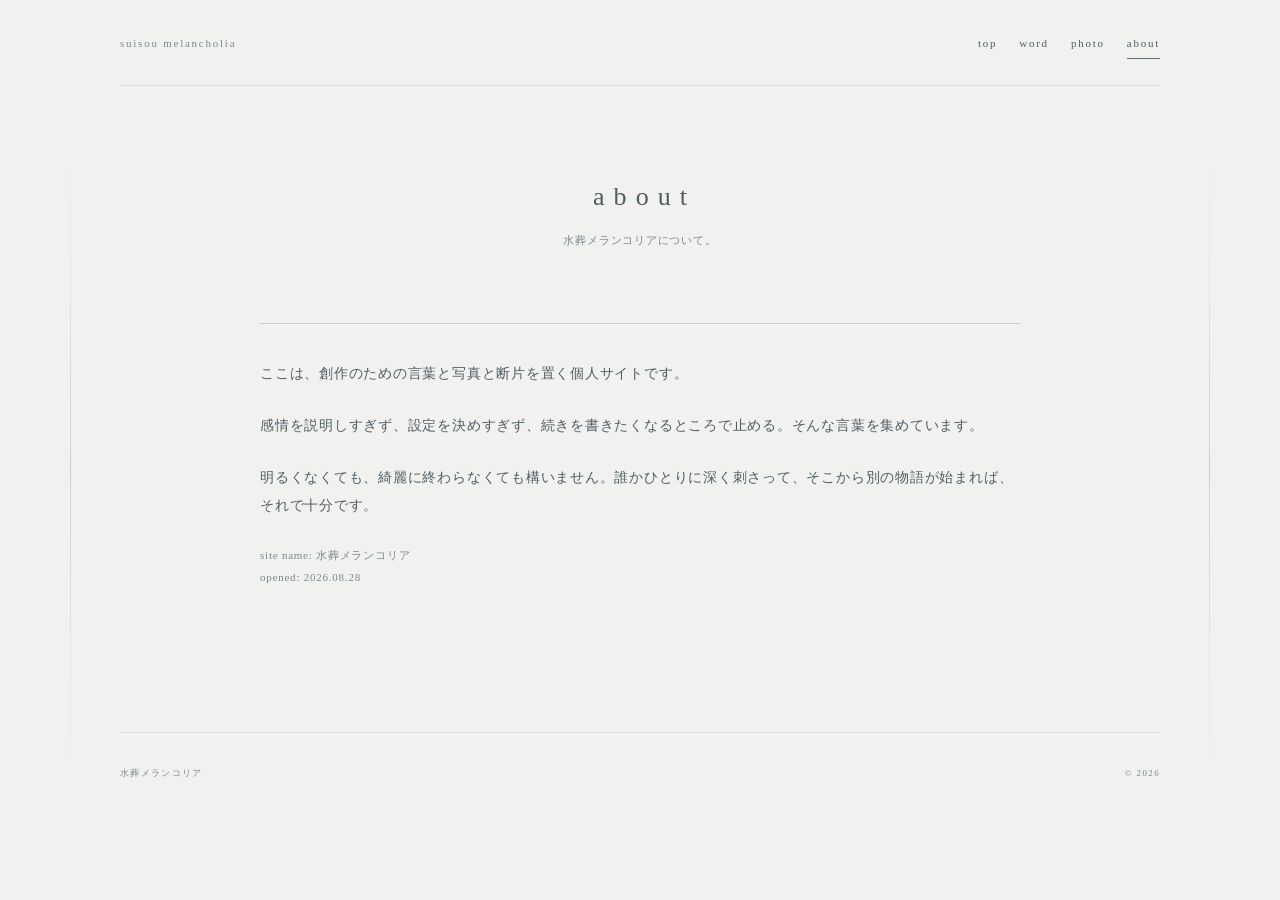
==== about/index.html @ c93165c2 "Add ABOUT page" ====
<!doctype html><html lang="ja"><head><meta charset="utf-8"><meta name="viewport" content="width=device-width,initial-scale=1"><meta name="description" content="水葬メランコリアについて。"><title>about｜水葬メランコリア</title><link rel="stylesheet" href="../styles.css"></head><body><div class="page-shell content-page"><header class="site-header"><p class="site-mark">suisou melancholia</p><nav class="tiny-nav"><a href="../">top</a><a href="../word/">word</a><a href="../photo/">photo</a><a class="is-current" href="./">about</a></nav></header><main><header class="page-heading"><h1>about</h1><p>水葬メランコリアについて。</p></header><section class="prose"><p>ここは、創作のための言葉と写真と断片を置く個人サイトです。</p><p>感情を説明しすぎず、設定を決めすぎず、続きを書きたくなるところで止める。そんな言葉を集めています。</p><p>明るくなくても、綺麗に終わらなくても構いません。誰かひとりに深く刺さって、そこから別の物語が始まれば、それで十分です。</p><p class="small">site name: 水葬メランコリア<br>opened: 2026.08.28</p></section></main><footer class="site-footer"><span>水葬メランコリア</span><span>© 2026</span></footer></div></body></html>
---- styles.css ----
:root {
  --paper: #f1f2ef;
  --paper-deep: #e8ebe9;
  --ink: #4f5d65;
  --ink-soft: #7c888e;
  --line: #cbd1d1;
  --line-soft: #dde1df;
  --accent: #5f737d;
  --max: 1040px;
}

* { box-sizing: border-box; }
html { scroll-behavior: smooth; }
body {
  margin: 0;
  background: var(--paper);
  color: var(--ink);
  font-family: "Hiragino Mincho ProN", "Yu Mincho", "YuMincho", "Noto Serif JP", serif;
  font-size: 14px;
  line-height: 2;
  letter-spacing: .055em;
}
a { color: inherit; text-decoration-color: #aab5b7; text-underline-offset: .28em; }
a:hover { color: #263942; }
img { max-width: 100%; display: block; }

.page-shell {
  width: min(calc(100% - 48px), var(--max));
  min-height: 100vh;
  margin: 0 auto;
  position: relative;
}
.page-shell::before,
.page-shell::after {
  content: "";
  position: fixed;
  top: 18vh;
  bottom: 14vh;
  width: 1px;
  background: linear-gradient(transparent, var(--line), transparent);
  pointer-events: none;
}
.page-shell::before { left: max(18px, calc(50% - 570px)); }
.page-shell::after { right: max(18px, calc(50% - 570px)); }

.site-header {
  min-height: 86px;
  display: flex;
  justify-content: space-between;
  align-items: center;
  border-bottom: 1px solid var(--line-soft);
  font-family: Georgia, "Times New Roman", serif;
  font-size: 11px;
  letter-spacing: .16em;
}
.site-mark { margin: 0; color: var(--ink-soft); }
.tiny-nav { display: flex; gap: 22px; }
.tiny-nav a { text-decoration: none; position: relative; }
.tiny-nav a::after {
  content: "";
  position: absolute;
  left: 0; right: 100%; bottom: -5px;
  height: 1px; background: var(--accent);
  transition: right .25s ease;
}
.tiny-nav a:hover::after,
.tiny-nav .is-current::after { right: 0; }

.hero {
  min-height: 520px;
  display: flex;
  flex-direction: column;
  align-items: center;
  justify-content: center;
  text-align: center;
  padding: 90px 20px 80px;
}
.hero-kicker,
.section-label,
.micro-note,
figcaption {
  font-family: Georgia, "Times New Roman", serif;
  text-transform: lowercase;
  letter-spacing: .18em;
  color: var(--ink-soft);
  font-size: 10px;
}
.hero-kicker { margin: 0 0 32px; }
h1 {
  margin: 0;
  font-size: clamp(28px, 4vw, 42px);
  font-weight: 400;
  letter-spacing: .48em;
  text-indent: .48em;
  line-height: 1.6;
}
.roman-title {
  margin: 13px 0 34px;
  font-family: Georgia, "Times New Roman", serif;
  font-size: 9px;
  color: var(--ink-soft);
  letter-spacing: .17em;
}
.tagline { margin: 0 0 26px; font-size: 12px; letter-spacing: .14em; }
.quiet-link { font-family: Georgia, serif; font-size: 11px; letter-spacing: .18em; }

.home-grid {
  display: grid;
  grid-template-columns: 1.25fr .9fr .9fr;
  gap: 52px;
  align-items: start;
  padding: 0 0 110px;
}
.visual-panel { margin: 0; }
.visual-panel img { width: 100%; aspect-ratio: 4 / 3; object-fit: cover; filter: saturate(.75) contrast(.92); }
.visual-panel figcaption { margin-top: 10px; }
.ruled-block { border-top: 1px solid var(--line); padding-top: 13px; }
.section-label { margin: 0 0 22px; }
.update-list { margin: 0; }
.update-list div { display: grid; grid-template-columns: 88px 1fr; gap: 10px; padding: 7px 0; border-bottom: 1px dotted var(--line); }
.update-list dt { font-family: Georgia, serif; font-size: 10px; color: var(--ink-soft); }
.update-list dd { margin: 0; font-size: 11px; }
.about-panel p:not(.section-label):not(.micro-note) { margin: 0 0 14px; font-size: 11px; }
.micro-note { margin-top: 28px; }

.site-footer {
  min-height: 82px;
  border-top: 1px solid var(--line-soft);
  display: flex;
  justify-content: space-between;
  align-items: center;
  color: var(--ink-soft);
  font-family: Georgia, serif;
  font-size: 9px;
  letter-spacing: .15em;
}

.content-page main { width: min(100%, 760px); margin: 0 auto; padding: 90px 0 120px; }
.page-heading { margin-bottom: 72px; text-align: center; }
.page-heading h1 { font-size: 26px; letter-spacing: .35em; text-indent: .35em; }
.page-heading p { color: var(--ink-soft); font-size: 11px; }
.prompt-series { padding: 46px 0 58px; border-top: 1px solid var(--line); }
.prompt-series:last-child { border-bottom: 1px solid var(--line); }
.prompt-series h2 { margin: 0 0 30px; font-weight: 400; font-size: 18px; letter-spacing: .18em; }
.prompt-series h2 span { margin-right: 16px; color: var(--ink-soft); font: 10px Georgia, serif; letter-spacing: .12em; }
.prompt-list { margin: 0; padding: 0; list-style: none; counter-reset: prompts; }
.prompt-list li { counter-increment: prompts; position: relative; padding: 7px 0 7px 38px; }
.prompt-list li::before { content: counter(prompts, decimal-leading-zero); position: absolute; left: 0; top: 9px; color: #98a3a7; font: 9px Georgia, serif; letter-spacing: .08em; }

.photo-placeholder { border-top: 1px solid var(--line); padding-top: 18px; }
.photo-placeholder img { width: min(100%, 620px); margin: 0 auto; }
.photo-note { width: min(100%, 620px); margin: 20px auto 0; color: var(--ink-soft); font-size: 11px; }
.prose { border-top: 1px solid var(--line); padding-top: 36px; }
.prose p { margin: 0 0 24px; }
.prose .small { color: var(--ink-soft); font-size: 11px; }

@media (max-width: 760px) {
  body { font-size: 13px; }
  .page-shell { width: min(calc(100% - 32px), var(--max)); }
  .site-header { align-items: flex-start; padding: 22px 0 18px; min-height: 0; gap: 18px; flex-direction: column; }
  .tiny-nav { width: 100%; justify-content: space-between; gap: 12px; }
  .hero { min-height: 440px; padding: 70px 0 62px; }
  h1 { font-size: 27px; letter-spacing: .27em; text-indent: .27em; }
  .tagline { font-size: 11px; }
  .home-grid { grid-template-columns: 1fr; gap: 42px; padding-bottom: 80px; }
  .visual-panel { width: 88%; }
  .update-list div { grid-template-columns: 82px 1fr; }
  .content-page main { padding: 64px 4px 90px; }
  .page-heading { margin-bottom: 52px; }
  .page-heading h1 { font-size: 23px; }
  .prompt-series { padding: 38px 0 46px; }
}
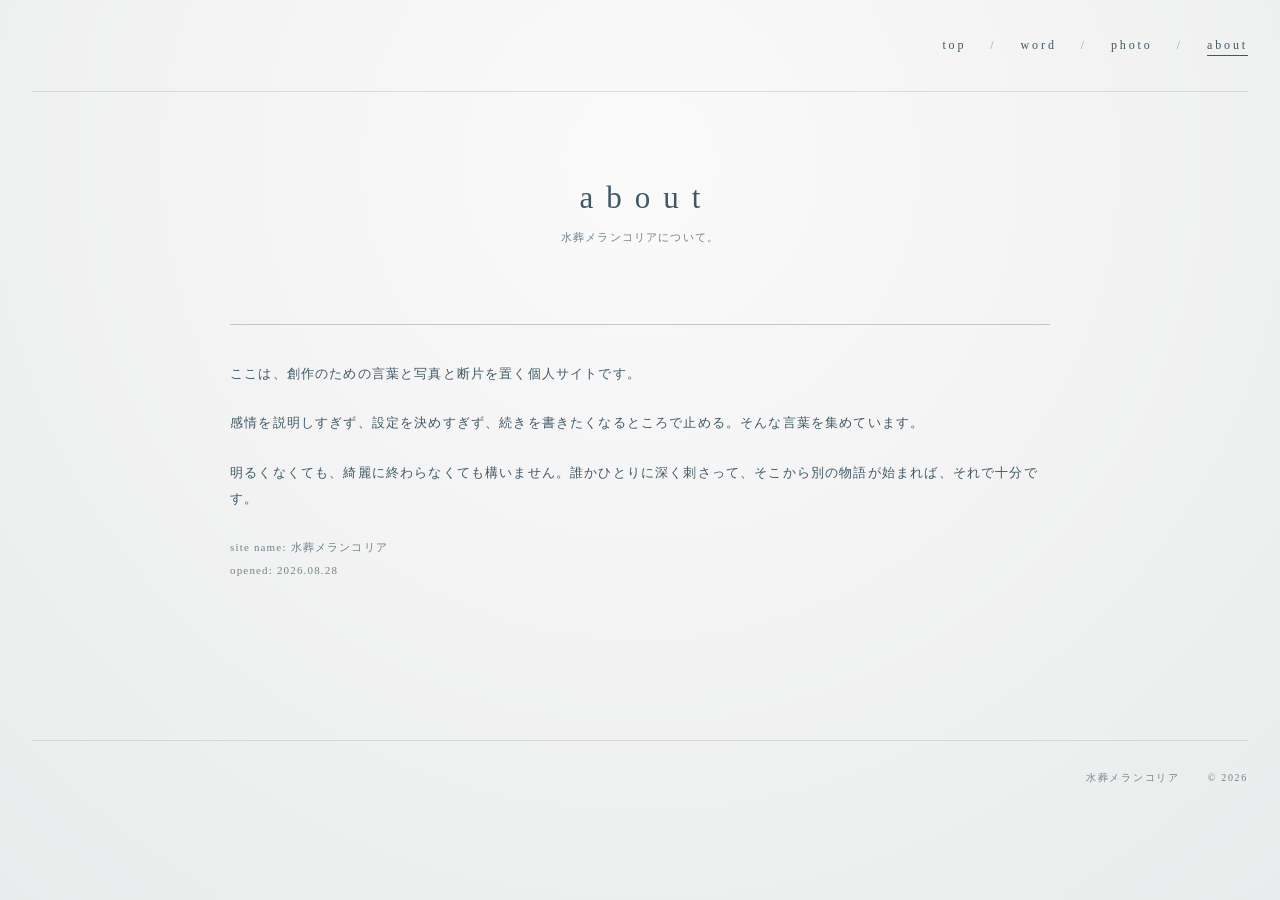
==== commit 3af2dfe1: "Redesign site with melancholic editorial layout" ====
--- a/about/index.html
+++ b/about/index.html
@@ -1 +1 @@
-<!doctype html><html lang="ja"><head><meta charset="utf-8"><meta name="viewport" content="width=device-width,initial-scale=1"><meta name="description" content="水葬メランコリアについて。"><title>about｜水葬メランコリア</title><link rel="stylesheet" href="../styles.css"></head><body><div class="page-shell content-page"><header class="site-header"><p class="site-mark">suisou melancholia</p><nav class="tiny-nav"><a href="../">top</a><a href="../word/">word</a><a href="../photo/">photo</a><a class="is-current" href="./">about</a></nav></header><main><header class="page-heading"><h1>about</h1><p>水葬メランコリアについて。</p></header><section class="prose"><p>ここは、創作のための言葉と写真と断片を置く個人サイトです。</p><p>感情を説明しすぎず、設定を決めすぎず、続きを書きたくなるところで止める。そんな言葉を集めています。</p><p>明るくなくても、綺麗に終わらなくても構いません。誰かひとりに深く刺さって、そこから別の物語が始まれば、それで十分です。</p><p class="small">site name: 水葬メランコリア<br>opened: 2026.08.28</p></section></main><footer class="site-footer"><span>水葬メランコリア</span><span>© 2026</span></footer></div></body></html>+<!doctype html><html lang="ja"><head><meta charset="utf-8"><meta name="viewport" content="width=device-width,initial-scale=1"><meta name="description" content="水葬メランコリアについて。"><title>about｜水葬メランコリア</title><link rel="stylesheet" href="../styles.css"></head><body><div class="page-shell content-page"><header class="site-header"><p class="site-mark">suisou melancholia</p><nav class="tiny-nav"><a href="../">top</a><i>/</i><a href="../word/">word</a><i>/</i><a href="../photo/">photo</a><i>/</i><a class="is-current" href="./">about</a></nav></header><main><header class="page-heading"><h1>about</h1><p>水葬メランコリアについて。</p></header><section class="prose"><p>ここは、創作のための言葉と写真と断片を置く個人サイトです。</p><p>感情を説明しすぎず、設定を決めすぎず、続きを書きたくなるところで止める。そんな言葉を集めています。</p><p>明るくなくても、綺麗に終わらなくても構いません。誰かひとりに深く刺さって、そこから別の物語が始まれば、それで十分です。</p><p class="small">site name: 水葬メランコリア<br>opened: 2026.08.28</p></section></main><footer class="site-footer"><span>水葬メランコリア</span><span>© 2026</span></footer></div></body></html>
--- a/styles.css
+++ b/styles.css
@@ -1,172 +1 @@
-:root {
-  --paper: #f1f2ef;
-  --paper-deep: #e8ebe9;
-  --ink: #4f5d65;
-  --ink-soft: #7c888e;
-  --line: #cbd1d1;
-  --line-soft: #dde1df;
-  --accent: #5f737d;
-  --max: 1040px;
-}
-
-* { box-sizing: border-box; }
-html { scroll-behavior: smooth; }
-body {
-  margin: 0;
-  background: var(--paper);
-  color: var(--ink);
-  font-family: "Hiragino Mincho ProN", "Yu Mincho", "YuMincho", "Noto Serif JP", serif;
-  font-size: 14px;
-  line-height: 2;
-  letter-spacing: .055em;
-}
-a { color: inherit; text-decoration-color: #aab5b7; text-underline-offset: .28em; }
-a:hover { color: #263942; }
-img { max-width: 100%; display: block; }
-
-.page-shell {
-  width: min(calc(100% - 48px), var(--max));
-  min-height: 100vh;
-  margin: 0 auto;
-  position: relative;
-}
-.page-shell::before,
-.page-shell::after {
-  content: "";
-  position: fixed;
-  top: 18vh;
-  bottom: 14vh;
-  width: 1px;
-  background: linear-gradient(transparent, var(--line), transparent);
-  pointer-events: none;
-}
-.page-shell::before { left: max(18px, calc(50% - 570px)); }
-.page-shell::after { right: max(18px, calc(50% - 570px)); }
-
-.site-header {
-  min-height: 86px;
-  display: flex;
-  justify-content: space-between;
-  align-items: center;
-  border-bottom: 1px solid var(--line-soft);
-  font-family: Georgia, "Times New Roman", serif;
-  font-size: 11px;
-  letter-spacing: .16em;
-}
-.site-mark { margin: 0; color: var(--ink-soft); }
-.tiny-nav { display: flex; gap: 22px; }
-.tiny-nav a { text-decoration: none; position: relative; }
-.tiny-nav a::after {
-  content: "";
-  position: absolute;
-  left: 0; right: 100%; bottom: -5px;
-  height: 1px; background: var(--accent);
-  transition: right .25s ease;
-}
-.tiny-nav a:hover::after,
-.tiny-nav .is-current::after { right: 0; }
-
-.hero {
-  min-height: 520px;
-  display: flex;
-  flex-direction: column;
-  align-items: center;
-  justify-content: center;
-  text-align: center;
-  padding: 90px 20px 80px;
-}
-.hero-kicker,
-.section-label,
-.micro-note,
-figcaption {
-  font-family: Georgia, "Times New Roman", serif;
-  text-transform: lowercase;
-  letter-spacing: .18em;
-  color: var(--ink-soft);
-  font-size: 10px;
-}
-.hero-kicker { margin: 0 0 32px; }
-h1 {
-  margin: 0;
-  font-size: clamp(28px, 4vw, 42px);
-  font-weight: 400;
-  letter-spacing: .48em;
-  text-indent: .48em;
-  line-height: 1.6;
-}
-.roman-title {
-  margin: 13px 0 34px;
-  font-family: Georgia, "Times New Roman", serif;
-  font-size: 9px;
-  color: var(--ink-soft);
-  letter-spacing: .17em;
-}
-.tagline { margin: 0 0 26px; font-size: 12px; letter-spacing: .14em; }
-.quiet-link { font-family: Georgia, serif; font-size: 11px; letter-spacing: .18em; }
-
-.home-grid {
-  display: grid;
-  grid-template-columns: 1.25fr .9fr .9fr;
-  gap: 52px;
-  align-items: start;
-  padding: 0 0 110px;
-}
-.visual-panel { margin: 0; }
-.visual-panel img { width: 100%; aspect-ratio: 4 / 3; object-fit: cover; filter: saturate(.75) contrast(.92); }
-.visual-panel figcaption { margin-top: 10px; }
-.ruled-block { border-top: 1px solid var(--line); padding-top: 13px; }
-.section-label { margin: 0 0 22px; }
-.update-list { margin: 0; }
-.update-list div { display: grid; grid-template-columns: 88px 1fr; gap: 10px; padding: 7px 0; border-bottom: 1px dotted var(--line); }
-.update-list dt { font-family: Georgia, serif; font-size: 10px; color: var(--ink-soft); }
-.update-list dd { margin: 0; font-size: 11px; }
-.about-panel p:not(.section-label):not(.micro-note) { margin: 0 0 14px; font-size: 11px; }
-.micro-note { margin-top: 28px; }
-
-.site-footer {
-  min-height: 82px;
-  border-top: 1px solid var(--line-soft);
-  display: flex;
-  justify-content: space-between;
-  align-items: center;
-  color: var(--ink-soft);
-  font-family: Georgia, serif;
-  font-size: 9px;
-  letter-spacing: .15em;
-}
-
-.content-page main { width: min(100%, 760px); margin: 0 auto; padding: 90px 0 120px; }
-.page-heading { margin-bottom: 72px; text-align: center; }
-.page-heading h1 { font-size: 26px; letter-spacing: .35em; text-indent: .35em; }
-.page-heading p { color: var(--ink-soft); font-size: 11px; }
-.prompt-series { padding: 46px 0 58px; border-top: 1px solid var(--line); }
-.prompt-series:last-child { border-bottom: 1px solid var(--line); }
-.prompt-series h2 { margin: 0 0 30px; font-weight: 400; font-size: 18px; letter-spacing: .18em; }
-.prompt-series h2 span { margin-right: 16px; color: var(--ink-soft); font: 10px Georgia, serif; letter-spacing: .12em; }
-.prompt-list { margin: 0; padding: 0; list-style: none; counter-reset: prompts; }
-.prompt-list li { counter-increment: prompts; position: relative; padding: 7px 0 7px 38px; }
-.prompt-list li::before { content: counter(prompts, decimal-leading-zero); position: absolute; left: 0; top: 9px; color: #98a3a7; font: 9px Georgia, serif; letter-spacing: .08em; }
-
-.photo-placeholder { border-top: 1px solid var(--line); padding-top: 18px; }
-.photo-placeholder img { width: min(100%, 620px); margin: 0 auto; }
-.photo-note { width: min(100%, 620px); margin: 20px auto 0; color: var(--ink-soft); font-size: 11px; }
-.prose { border-top: 1px solid var(--line); padding-top: 36px; }
-.prose p { margin: 0 0 24px; }
-.prose .small { color: var(--ink-soft); font-size: 11px; }
-
-@media (max-width: 760px) {
-  body { font-size: 13px; }
-  .page-shell { width: min(calc(100% - 32px), var(--max)); }
-  .site-header { align-items: flex-start; padding: 22px 0 18px; min-height: 0; gap: 18px; flex-direction: column; }
-  .tiny-nav { width: 100%; justify-content: space-between; gap: 12px; }
-  .hero { min-height: 440px; padding: 70px 0 62px; }
-  h1 { font-size: 27px; letter-spacing: .27em; text-indent: .27em; }
-  .tagline { font-size: 11px; }
-  .home-grid { grid-template-columns: 1fr; gap: 42px; padding-bottom: 80px; }
-  .visual-panel { width: 88%; }
-  .update-list div { grid-template-columns: 82px 1fr; }
-  .content-page main { padding: 64px 4px 90px; }
-  .page-heading { margin-bottom: 52px; }
-  .page-heading h1 { font-size: 23px; }
-  .prompt-series { padding: 38px 0 46px; }
-}
+:root{--paper:#f2f3f2;--ink:#405866;--ink-deep:#263d4a;--soft:#71838c;--line:#bfc9cd;--max:1280px}*{box-sizing:border-box}html{scroll-behavior:smooth}body{margin:0;background:radial-gradient(circle at 50% 18%,#fafafa 0,#f2f3f2 48%,#e9ecec 100%);color:var(--ink);font-family:"Hiragino Mincho ProN","Yu Mincho",YuMincho,"Noto Serif JP",serif;font-size:13px;line-height:2.05;letter-spacing:.09em;overflow-wrap:anywhere}a{color:inherit;text-decoration:none}a:hover{color:var(--ink-deep)}img{display:block;max-width:100%}.page-shell{width:min(calc(100% - 64px),var(--max));min-height:100vh;margin:auto}.site-header{height:92px;display:flex;align-items:center;justify-content:flex-end;font:12px Georgia,"Times New Roman",serif;letter-spacing:.24em}.site-mark{display:none}.tiny-nav{display:flex;align-items:center;gap:24px}.tiny-nav i{color:#94a1a7;font-style:normal}.tiny-nav a{position:relative;padding:3px 0}.tiny-nav a::after{content:"";position:absolute;left:0;right:100%;bottom:0;height:1px;background:var(--ink);transition:right .25s}.tiny-nav a:hover::after,.tiny-nav .is-current::after{right:0}.edge-ornament{position:fixed;z-index:2;color:#77909d;font:15px/1 Georgia,serif;letter-spacing:.05em;writing-mode:vertical-rl;pointer-events:none}.edge-ornament::after{content:"";display:block;width:1px;height:80px;margin:12px auto 0;background:linear-gradient(var(--soft),transparent)}.ornament-left{top:34px;left:29px}.ornament-right{top:42%;right:29px}.hero{min-height:445px;padding:70px 20px 86px;display:flex;flex-direction:column;align-items:center;justify-content:center;text-align:center}.hero h1{margin:0;font-weight:400;font-size:clamp(37px,4.7vw,65px);line-height:1.5;letter-spacing:.48em;text-indent:.48em}.roman-title{margin:9px 0 35px;font:12px Georgia,serif;letter-spacing:.6em}.tagline{margin:0 0 7px;font-size:15px;letter-spacing:.18em}.hero-kicker,.section-label{font-family:Georgia,serif;color:var(--soft);font-size:11px;letter-spacing:.28em}.hero-kicker{margin:0 0 49px}.quiet-link{position:relative;padding:3px 2px 7px;font:16px Georgia,serif;letter-spacing:.28em}.quiet-link::after{content:"";position:absolute;left:0;right:0;bottom:0;height:1px;background:var(--ink)}.home-grid{display:grid;grid-template-columns:minmax(0,1.62fr) minmax(260px,.7fr) minmax(250px,.66fr);gap:40px;align-items:start}.visual-panel{margin:0 0 0 calc((min(100vw - 64px,var(--max)) - 100vw)/2);height:390px;overflow:hidden}.visual-panel img{width:100%;height:100%;object-fit:cover;object-position:center 68%;filter:saturate(.72) contrast(.92)}.ruled-block{border-top:1px solid var(--line);padding-top:8px}.section-label{margin:0 0 12px}.update-list{margin:0}.update-list div{display:grid;grid-template-columns:68px 1fr;gap:12px;padding:4px 0}.update-list dt{font:10px Georgia,serif;color:var(--soft);letter-spacing:.06em}.update-list dd{margin:0;font-size:11px}.archive-link{display:inline-block;margin-top:24px;font-size:11px}.about-panel p:not(.section-label){margin:0 0 8px;font-size:11px}.about-panel a{font-size:11px;border-bottom:1px solid var(--line)}.today-photo{margin:35px 0 0}.today-photo img{width:100%;aspect-ratio:1.62/1;object-fit:cover;filter:saturate(.7) contrast(.95)}.free-note{margin:23px 0 0 6%;font-size:11px}.site-footer{min-height:74px;margin-top:16px;border-top:1px solid rgba(191,201,205,.55);display:flex;justify-content:flex-end;align-items:center;gap:28px;color:var(--soft);font:10px Georgia,serif;letter-spacing:.17em}.content-page main{width:min(100%,820px);margin:auto;padding:88px 0 120px}.content-page .site-header{border-bottom:1px solid rgba(191,201,205,.55)}.page-heading{text-align:center;margin-bottom:75px}.page-heading h1{margin:0;font:400 31px Georgia,"Yu Mincho",serif;letter-spacing:.42em;text-indent:.42em}.page-heading p{margin-top:10px;color:var(--soft);font-size:11px}.series-index{border-top:1px solid var(--line);padding:14px 0 54px}.series-index-links{display:grid;grid-template-columns:repeat(2,minmax(0,1fr));gap:0 42px}.series-index-links a{padding:7px 0;border-bottom:1px dotted var(--line)}.series-index-links span{display:inline-block;width:38px;color:var(--soft);font:10px Georgia,serif}.prompt-series{padding:44px 0 56px;border-top:1px solid var(--line);scroll-margin-top:28px}.prompt-series:last-child{border-bottom:1px solid var(--line)}.prompt-series h2{margin:0 0 28px;font-weight:400;font-size:19px;letter-spacing:.2em}.prompt-series h2 span{margin-right:18px;color:var(--soft);font:10px Georgia,serif}.prompt-list{margin:0;padding:0;list-style:none;counter-reset:prompts}.prompt-list li{counter-increment:prompts;position:relative;padding:6px 0 6px 40px}.prompt-list li::before{content:counter(prompts,decimal-leading-zero);position:absolute;left:0;top:8px;color:#91a0a7;font:9px Georgia,serif}.photo-placeholder,.prose{border-top:1px solid var(--line);padding-top:22px}.photo-placeholder img{width:100%;max-height:520px;object-fit:cover;filter:saturate(.72) contrast(.92)}.photo-note{margin:18px 0 0;color:var(--soft);font-size:11px}.prose{padding-top:36px}.prose p{margin:0 0 23px}.prose .small{color:var(--soft);font-size:11px}@media(max-width:900px){.home-grid{grid-template-columns:1.3fr 1fr}.side-column{grid-column:2}.visual-panel{grid-row:1 / span 2;height:430px}.update-panel{grid-column:2}.free-note{margin-left:0}}@media(max-width:700px){body{font-size:13px;line-height:1.9}.page-shell{width:calc(100% - 38px)}.edge-ornament{display:none}.site-header{height:auto;padding:25px 0 18px;justify-content:center}.tiny-nav{gap:13px;font-size:10px;letter-spacing:.15em}.hero{min-height:410px;padding:64px 4px 66px}.hero h1{font-size:clamp(27px,8vw,35px);letter-spacing:.21em;text-indent:.21em}.roman-title{font-size:9px;letter-spacing:.28em;margin-bottom:29px}.tagline{font-size:11px;letter-spacing:.09em}.hero-kicker{font-size:9px;letter-spacing:.13em;margin-bottom:39px}.home-grid{display:flex;flex-direction:column;gap:34px}.visual-panel{order:1;width:calc(100% + 38px);height:auto;aspect-ratio:16/9;margin-left:-19px}.update-panel{order:2;width:100%}.side-column{order:3;width:100%;display:grid;grid-template-columns:1fr 1fr;gap:24px}.today-photo{margin:0}.free-note{margin-top:34px}.content-page main{width:100%;padding:60px 0 90px}.page-heading{margin-bottom:48px}.page-heading h1{font-size:25px}.series-index-links{grid-template-columns:1fr}.site-footer{justify-content:space-between}}@media(max-width:460px){.tiny-nav i{display:none}.side-column{grid-template-columns:1fr}.today-photo{margin-top:8px}.update-list div{grid-template-columns:64px 1fr}.hero h1{font-size:26px}.free-note{font-size:10px}}
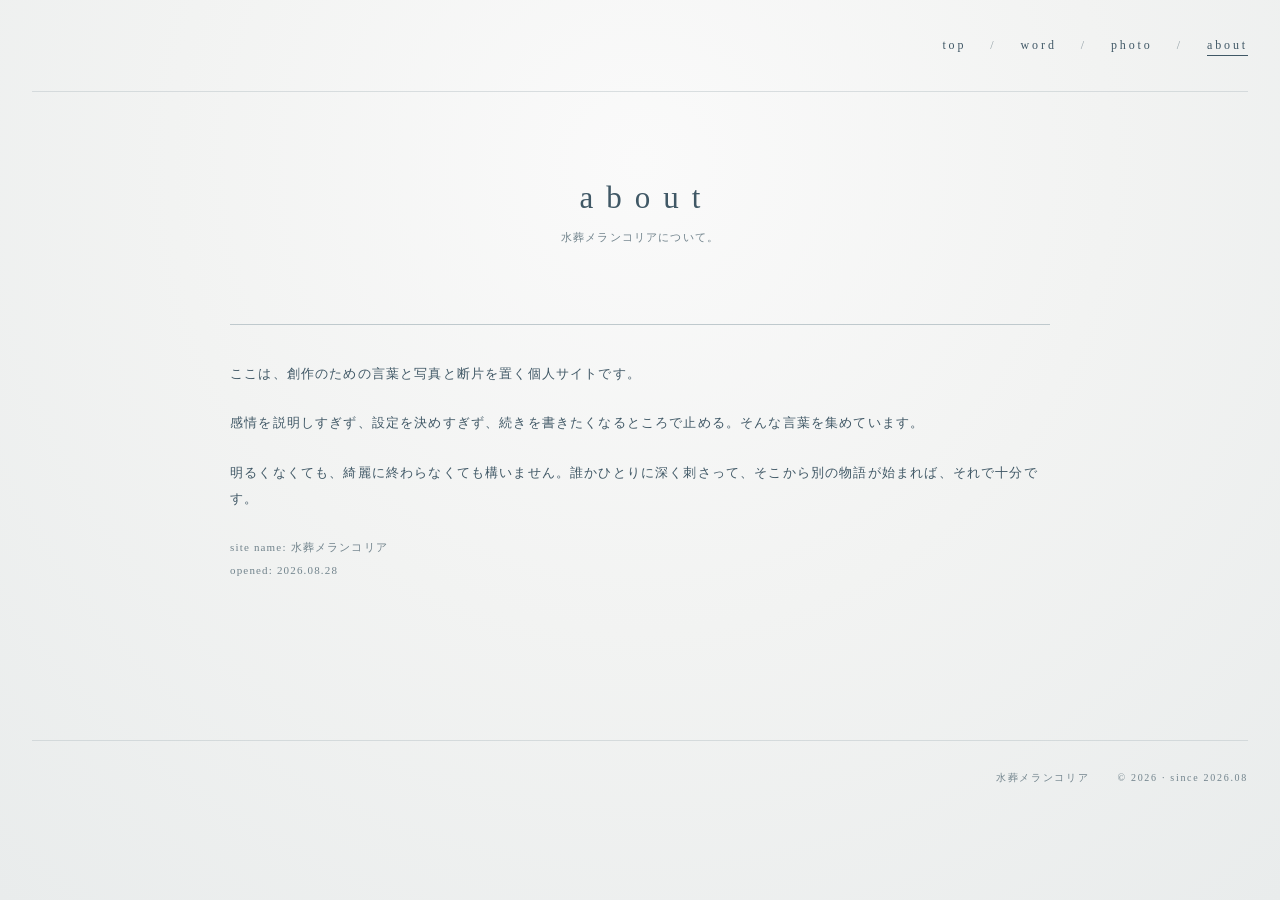
==== commit bea68baa: "Refine photo archive rhythm" ====
--- a/about/index.html
+++ b/about/index.html
@@ -1 +1 @@
-<!doctype html><html lang="ja"><head><meta charset="utf-8"><meta name="viewport" content="width=device-width,initial-scale=1"><meta name="description" content="水葬メランコリアについて。"><title>about｜水葬メランコリア</title><link rel="stylesheet" href="../styles.css"></head><body><div class="page-shell content-page"><header class="site-header"><p class="site-mark">suisou melancholia</p><nav class="tiny-nav"><a href="../">top</a><i>/</i><a href="../word/">word</a><i>/</i><a href="../photo/">photo</a><i>/</i><a class="is-current" href="./">about</a></nav></header><main><header class="page-heading"><h1>about</h1><p>水葬メランコリアについて。</p></header><section class="prose"><p>ここは、創作のための言葉と写真と断片を置く個人サイトです。</p><p>感情を説明しすぎず、設定を決めすぎず、続きを書きたくなるところで止める。そんな言葉を集めています。</p><p>明るくなくても、綺麗に終わらなくても構いません。誰かひとりに深く刺さって、そこから別の物語が始まれば、それで十分です。</p><p class="small">site name: 水葬メランコリア<br>opened: 2026.08.28</p></section></main><footer class="site-footer"><span>水葬メランコリア</span><span>© 2026</span></footer></div></body></html>+<!doctype html><html lang="ja"><head><meta charset="utf-8"><meta name="viewport" content="width=device-width,initial-scale=1"><meta name="description" content="水葬メランコリアについて。"><title>about｜水葬メランコリア</title><link rel="stylesheet" href="../styles.css"></head><body><div class="page-shell content-page"><header class="site-header"><p class="site-mark">suisou melancholia</p><nav class="tiny-nav"><a href="../">top</a><i>/</i><a href="../word/">word</a><i>/</i><a href="../photo/">photo</a><i>/</i><a class="is-current" href="./">about</a></nav></header><main><header class="page-heading"><h1>about</h1><p>水葬メランコリアについて。</p></header><section class="prose"><p>ここは、創作のための言葉と写真と断片を置く個人サイトです。</p><p>感情を説明しすぎず、設定を決めすぎず、続きを書きたくなるところで止める。そんな言葉を集めています。</p><p>明るくなくても、綺麗に終わらなくても構いません。誰かひとりに深く刺さって、そこから別の物語が始まれば、それで十分です。</p><p class="small">site name: 水葬メランコリア<br>opened: 2026.08.28</p></section></main><footer class="site-footer"><span>水葬メランコリア</span><span>© 2026 · since 2026.08</span></footer></div></body></html>
--- a/styles.css
+++ b/styles.css
@@ -1 +1 @@
-:root{--paper:#f2f3f2;--ink:#405866;--ink-deep:#263d4a;--soft:#71838c;--line:#bfc9cd;--max:1280px}*{box-sizing:border-box}html{scroll-behavior:smooth}body{margin:0;background:radial-gradient(circle at 50% 18%,#fafafa 0,#f2f3f2 48%,#e9ecec 100%);color:var(--ink);font-family:"Hiragino Mincho ProN","Yu Mincho",YuMincho,"Noto Serif JP",serif;font-size:13px;line-height:2.05;letter-spacing:.09em;overflow-wrap:anywhere}a{color:inherit;text-decoration:none}a:hover{color:var(--ink-deep)}img{display:block;max-width:100%}.page-shell{width:min(calc(100% - 64px),var(--max));min-height:100vh;margin:auto}.site-header{height:92px;display:flex;align-items:center;justify-content:flex-end;font:12px Georgia,"Times New Roman",serif;letter-spacing:.24em}.site-mark{display:none}.tiny-nav{display:flex;align-items:center;gap:24px}.tiny-nav i{color:#94a1a7;font-style:normal}.tiny-nav a{position:relative;padding:3px 0}.tiny-nav a::after{content:"";position:absolute;left:0;right:100%;bottom:0;height:1px;background:var(--ink);transition:right .25s}.tiny-nav a:hover::after,.tiny-nav .is-current::after{right:0}.edge-ornament{position:fixed;z-index:2;color:#77909d;font:15px/1 Georgia,serif;letter-spacing:.05em;writing-mode:vertical-rl;pointer-events:none}.edge-ornament::after{content:"";display:block;width:1px;height:80px;margin:12px auto 0;background:linear-gradient(var(--soft),transparent)}.ornament-left{top:34px;left:29px}.ornament-right{top:42%;right:29px}.hero{min-height:445px;padding:70px 20px 86px;display:flex;flex-direction:column;align-items:center;justify-content:center;text-align:center}.hero h1{margin:0;font-weight:400;font-size:clamp(37px,4.7vw,65px);line-height:1.5;letter-spacing:.48em;text-indent:.48em}.roman-title{margin:9px 0 35px;font:12px Georgia,serif;letter-spacing:.6em}.tagline{margin:0 0 7px;font-size:15px;letter-spacing:.18em}.hero-kicker,.section-label{font-family:Georgia,serif;color:var(--soft);font-size:11px;letter-spacing:.28em}.hero-kicker{margin:0 0 49px}.quiet-link{position:relative;padding:3px 2px 7px;font:16px Georgia,serif;letter-spacing:.28em}.quiet-link::after{content:"";position:absolute;left:0;right:0;bottom:0;height:1px;background:var(--ink)}.home-grid{display:grid;grid-template-columns:minmax(0,1.62fr) minmax(260px,.7fr) minmax(250px,.66fr);gap:40px;align-items:start}.visual-panel{margin:0 0 0 calc((min(100vw - 64px,var(--max)) - 100vw)/2);height:390px;overflow:hidden}.visual-panel img{width:100%;height:100%;object-fit:cover;object-position:center 68%;filter:saturate(.72) contrast(.92)}.ruled-block{border-top:1px solid var(--line);padding-top:8px}.section-label{margin:0 0 12px}.update-list{margin:0}.update-list div{display:grid;grid-template-columns:68px 1fr;gap:12px;padding:4px 0}.update-list dt{font:10px Georgia,serif;color:var(--soft);letter-spacing:.06em}.update-list dd{margin:0;font-size:11px}.archive-link{display:inline-block;margin-top:24px;font-size:11px}.about-panel p:not(.section-label){margin:0 0 8px;font-size:11px}.about-panel a{font-size:11px;border-bottom:1px solid var(--line)}.today-photo{margin:35px 0 0}.today-photo img{width:100%;aspect-ratio:1.62/1;object-fit:cover;filter:saturate(.7) contrast(.95)}.free-note{margin:23px 0 0 6%;font-size:11px}.site-footer{min-height:74px;margin-top:16px;border-top:1px solid rgba(191,201,205,.55);display:flex;justify-content:flex-end;align-items:center;gap:28px;color:var(--soft);font:10px Georgia,serif;letter-spacing:.17em}.content-page main{width:min(100%,820px);margin:auto;padding:88px 0 120px}.content-page .site-header{border-bottom:1px solid rgba(191,201,205,.55)}.page-heading{text-align:center;margin-bottom:75px}.page-heading h1{margin:0;font:400 31px Georgia,"Yu Mincho",serif;letter-spacing:.42em;text-indent:.42em}.page-heading p{margin-top:10px;color:var(--soft);font-size:11px}.series-index{border-top:1px solid var(--line);padding:14px 0 54px}.series-index-links{display:grid;grid-template-columns:repeat(2,minmax(0,1fr));gap:0 42px}.series-index-links a{padding:7px 0;border-bottom:1px dotted var(--line)}.series-index-links span{display:inline-block;width:38px;color:var(--soft);font:10px Georgia,serif}.prompt-series{padding:44px 0 56px;border-top:1px solid var(--line);scroll-margin-top:28px}.prompt-series:last-child{border-bottom:1px solid var(--line)}.prompt-series h2{margin:0 0 28px;font-weight:400;font-size:19px;letter-spacing:.2em}.prompt-series h2 span{margin-right:18px;color:var(--soft);font:10px Georgia,serif}.prompt-list{margin:0;padding:0;list-style:none;counter-reset:prompts}.prompt-list li{counter-increment:prompts;position:relative;padding:6px 0 6px 40px}.prompt-list li::before{content:counter(prompts,decimal-leading-zero);position:absolute;left:0;top:8px;color:#91a0a7;font:9px Georgia,serif}.photo-placeholder,.prose{border-top:1px solid var(--line);padding-top:22px}.photo-placeholder img{width:100%;max-height:520px;object-fit:cover;filter:saturate(.72) contrast(.92)}.photo-note{margin:18px 0 0;color:var(--soft);font-size:11px}.prose{padding-top:36px}.prose p{margin:0 0 23px}.prose .small{color:var(--soft);font-size:11px}@media(max-width:900px){.home-grid{grid-template-columns:1.3fr 1fr}.side-column{grid-column:2}.visual-panel{grid-row:1 / span 2;height:430px}.update-panel{grid-column:2}.free-note{margin-left:0}}@media(max-width:700px){body{font-size:13px;line-height:1.9}.page-shell{width:calc(100% - 38px)}.edge-ornament{display:none}.site-header{height:auto;padding:25px 0 18px;justify-content:center}.tiny-nav{gap:13px;font-size:10px;letter-spacing:.15em}.hero{min-height:410px;padding:64px 4px 66px}.hero h1{font-size:clamp(27px,8vw,35px);letter-spacing:.21em;text-indent:.21em}.roman-title{font-size:9px;letter-spacing:.28em;margin-bottom:29px}.tagline{font-size:11px;letter-spacing:.09em}.hero-kicker{font-size:9px;letter-spacing:.13em;margin-bottom:39px}.home-grid{display:flex;flex-direction:column;gap:34px}.visual-panel{order:1;width:calc(100% + 38px);height:auto;aspect-ratio:16/9;margin-left:-19px}.update-panel{order:2;width:100%}.side-column{order:3;width:100%;display:grid;grid-template-columns:1fr 1fr;gap:24px}.today-photo{margin:0}.free-note{margin-top:34px}.content-page main{width:100%;padding:60px 0 90px}.page-heading{margin-bottom:48px}.page-heading h1{font-size:25px}.series-index-links{grid-template-columns:1fr}.site-footer{justify-content:space-between}}@media(max-width:460px){.tiny-nav i{display:none}.side-column{grid-template-columns:1fr}.today-photo{margin-top:8px}.update-list div{grid-template-columns:64px 1fr}.hero h1{font-size:26px}.free-note{font-size:10px}}
+:root{--paper:#f2f3f2;--ink:#405866;--ink-deep:#263d4a;--soft:#71838c;--line:#bfc9cd;--max:1280px}*{box-sizing:border-box}html{scroll-behavior:smooth}body{margin:0;background:radial-gradient(circle at 50% 18%,#fafafa 0,#f2f3f2 48%,#e9ecec 100%);color:var(--ink);font-family:"Hiragino Mincho ProN","Yu Mincho",YuMincho,"Noto Serif JP",serif;font-size:13px;line-height:2.05;letter-spacing:.09em;overflow-wrap:anywhere}a{color:inherit;text-decoration:none}a:hover{color:var(--ink-deep)}img{display:block;max-width:100%}.page-shell{width:min(calc(100% - 64px),var(--max));min-height:100vh;margin:auto}.site-header{height:92px;display:flex;align-items:center;justify-content:flex-end;font:12px Georgia,"Times New Roman",serif;letter-spacing:.24em}.site-mark{display:none}.tiny-nav{display:flex;align-items:center;gap:24px}.tiny-nav i{color:#94a1a7;font-style:normal}.tiny-nav a{position:relative;padding:3px 0}.tiny-nav a::after{content:"";position:absolute;left:0;right:100%;bottom:0;height:1px;background:var(--ink);transition:right .25s}.tiny-nav a:hover::after,.tiny-nav .is-current::after{right:0}.edge-ornament{position:fixed;z-index:2;color:#77909d;font:15px/1 Georgia,serif;letter-spacing:.05em;writing-mode:vertical-rl;pointer-events:none}.edge-ornament::after{content:"";display:block;width:1px;height:80px;margin:12px auto 0;background:linear-gradient(var(--soft),transparent)}.ornament-left{top:34px;left:29px}.ornament-right{top:42%;right:29px}.hero{min-height:445px;padding:70px 20px 86px;display:flex;flex-direction:column;align-items:center;justify-content:center;text-align:center}.hero h1{margin:0;font-weight:400;font-size:clamp(37px,4.7vw,65px);line-height:1.5;letter-spacing:.48em;text-indent:.48em}.roman-title{margin:9px 0 35px;font:12px Georgia,serif;letter-spacing:.6em}.tagline{margin:0 0 7px;font-size:15px;letter-spacing:.18em}.hero-kicker,.section-label{font-family:Georgia,serif;color:var(--soft);font-size:11px;letter-spacing:.28em}.hero-kicker{margin:0 0 49px}.quiet-link{position:relative;padding:3px 2px 7px;font:16px Georgia,serif;letter-spacing:.28em}.quiet-link::after{content:"";position:absolute;left:0;right:0;bottom:0;height:1px;background:var(--ink)}.home-grid{display:grid;grid-template-columns:minmax(0,1.62fr) minmax(260px,.7fr) minmax(250px,.66fr);gap:40px;align-items:start}.visual-panel{margin:0 0 0 calc((min(100vw - 64px,var(--max)) - 100vw)/2);height:390px;overflow:hidden}.visual-panel img{width:100%;height:100%;object-fit:cover;object-position:center 68%;filter:saturate(.82) contrast(.95)}.ruled-block{border-top:1px solid var(--line);padding-top:8px}.section-label{margin:0 0 12px}.update-list{margin:0}.update-list div{display:grid;grid-template-columns:68px 1fr;gap:12px;padding:4px 0}.update-list dt{font:10px Georgia,serif;color:var(--soft);letter-spacing:.06em}.update-list dd{margin:0;font-size:11px}.archive-link{display:inline-block;margin-top:24px;font-size:11px}.about-panel p:not(.section-label){margin:0 0 8px;font-size:11px}.about-panel a{font-size:11px;border-bottom:1px solid var(--line)}.today-photo{margin:35px 0 0}.today-photo img{width:100%;aspect-ratio:1.62/1;object-fit:cover;filter:saturate(.7) contrast(.95)}.free-note{margin:23px 0 0 6%;font-size:11px}.site-footer{min-height:74px;margin-top:16px;border-top:1px solid rgba(191,201,205,.55);display:flex;justify-content:flex-end;align-items:center;gap:28px;color:var(--soft);font:10px Georgia,serif;letter-spacing:.17em}.content-page main{width:min(100%,820px);margin:auto;padding:88px 0 120px}.content-page .site-header{border-bottom:1px solid rgba(191,201,205,.55)}.page-heading{text-align:center;margin-bottom:75px}.page-heading h1{margin:0;font:400 31px Georgia,"Yu Mincho",serif;letter-spacing:.42em;text-indent:.42em}.page-heading p{margin-top:10px;color:var(--soft);font-size:11px}.series-index{border-top:1px solid var(--line);padding:14px 0 54px}.series-index-links{display:grid;grid-template-columns:repeat(2,minmax(0,1fr));gap:0 42px}.series-index-links a{padding:7px 0;border-bottom:1px dotted var(--line)}.series-index-links span{display:inline-block;width:38px;color:var(--soft);font:10px Georgia,serif}.prompt-series{padding:44px 0 56px;border-top:1px solid var(--line);scroll-margin-top:28px}.prompt-series:last-child{border-bottom:1px solid var(--line)}.prompt-series h2{margin:0 0 28px;font-weight:400;font-size:19px;letter-spacing:.2em}.prompt-series h2 span{margin-right:18px;color:var(--soft);font:10px Georgia,serif}.prompt-list{margin:0;padding:0;list-style:none;counter-reset:prompts}.prompt-list li{counter-increment:prompts;position:relative;padding:6px 0 6px 40px}.prompt-list li::before{content:counter(prompts,decimal-leading-zero);position:absolute;left:0;top:8px;color:#91a0a7;font:9px Georgia,serif}.photo-placeholder,.prose{border-top:1px solid var(--line);padding-top:22px}.photo-placeholder img{width:100%;max-height:520px;object-fit:cover;filter:saturate(.72) contrast(.92)}.photo-note{margin:18px 0 0;color:var(--soft);font-size:11px}.prose{padding-top:36px}.prose p{margin:0 0 23px}.prose .small{color:var(--soft);font-size:11px}@media(max-width:900px){.home-grid{grid-template-columns:1.3fr 1fr}.side-column{grid-column:2}.visual-panel{grid-row:1 / span 2;height:430px}.update-panel{grid-column:2}.free-note{margin-left:0}}@media(max-width:700px){body{font-size:13px;line-height:1.9}.page-shell{width:calc(100% - 38px)}.edge-ornament{display:none}.site-header{height:auto;padding:25px 0 18px;justify-content:center}.tiny-nav{gap:13px;font-size:10px;letter-spacing:.15em}.hero{min-height:410px;padding:64px 4px 66px}.hero h1{font-size:clamp(27px,8vw,35px);letter-spacing:.21em;text-indent:.21em}.roman-title{font-size:9px;letter-spacing:.28em;margin-bottom:29px}.tagline{font-size:11px;letter-spacing:.09em}.hero-kicker{font-size:9px;letter-spacing:.13em;margin-bottom:39px}.home-grid{display:flex;flex-direction:column;gap:34px}.visual-panel{order:1;width:calc(100% + 38px);height:auto;aspect-ratio:16/9;margin-left:-19px}.update-panel{order:2;width:100%}.side-column{order:3;width:100%;display:grid;grid-template-columns:1fr 1fr;gap:24px}.today-photo{margin:0}.free-note{margin-top:34px}.content-page main{width:100%;padding:60px 0 90px}.page-heading{margin-bottom:48px}.page-heading h1{font-size:25px}.series-index-links{grid-template-columns:1fr}.site-footer{justify-content:space-between}}@media(max-width:460px){.tiny-nav i{display:none}.side-column{grid-template-columns:1fr}.today-photo{margin-top:8px}.update-list div{grid-template-columns:64px 1fr}.hero h1{font-size:26px}.free-note{font-size:10px}}
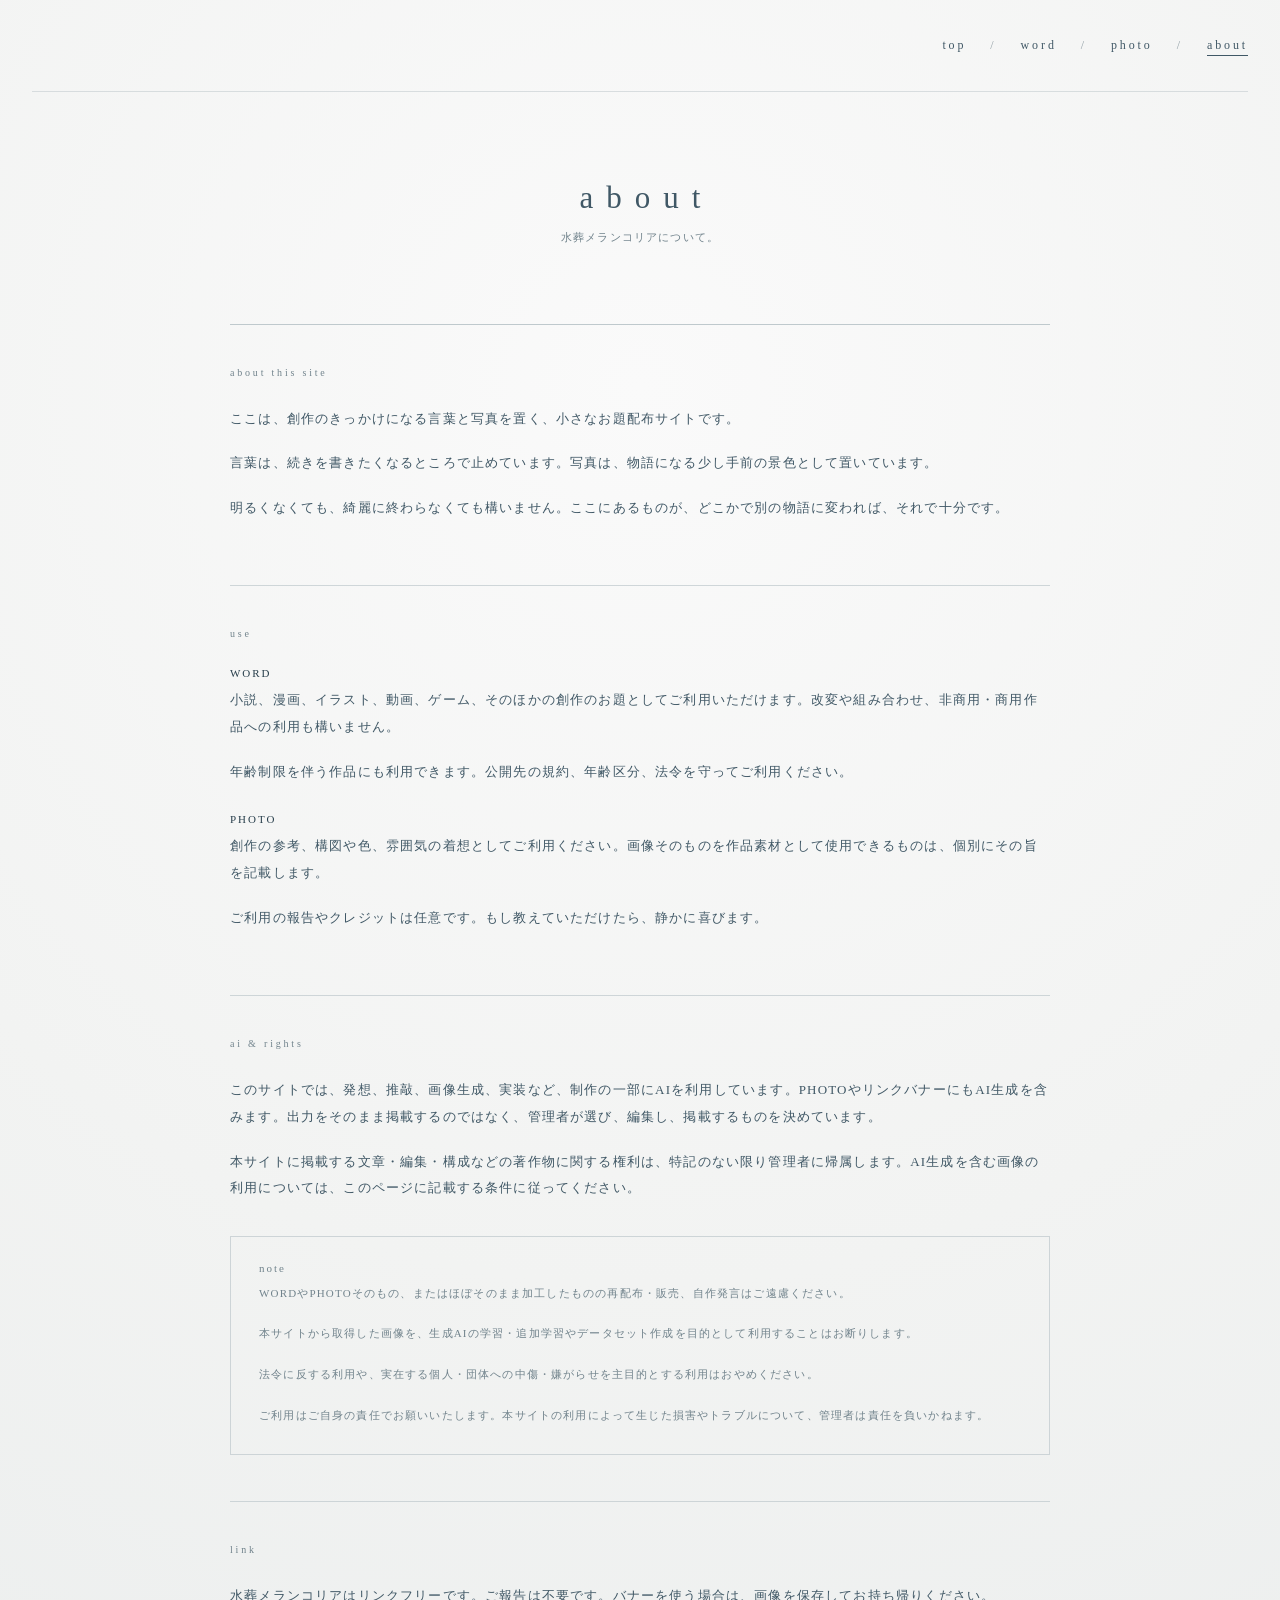
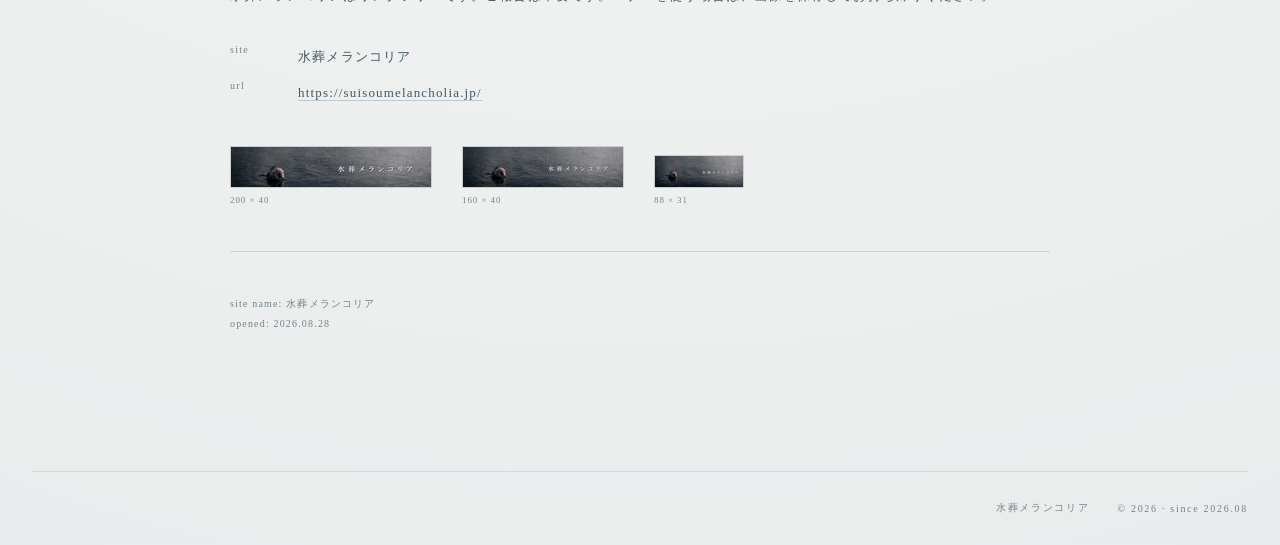
==== commit 37200693: "Expand about usage guide and add link banners" ====
--- a/about/index.html
+++ b/about/index.html
@@ -1 +1,84 @@
-<!doctype html><html lang="ja"><head><meta charset="utf-8"><meta name="viewport" content="width=device-width,initial-scale=1"><meta name="description" content="水葬メランコリアについて。"><title>about｜水葬メランコリア</title><link rel="stylesheet" href="../styles.css"></head><body><div class="page-shell content-page"><header class="site-header"><p class="site-mark">suisou melancholia</p><nav class="tiny-nav"><a href="../">top</a><i>/</i><a href="../word/">word</a><i>/</i><a href="../photo/">photo</a><i>/</i><a class="is-current" href="./">about</a></nav></header><main><header class="page-heading"><h1>about</h1><p>水葬メランコリアについて。</p></header><section class="prose"><p>ここは、創作のための言葉と写真と断片を置く個人サイトです。</p><p>感情を説明しすぎず、設定を決めすぎず、続きを書きたくなるところで止める。そんな言葉を集めています。</p><p>明るくなくても、綺麗に終わらなくても構いません。誰かひとりに深く刺さって、そこから別の物語が始まれば、それで十分です。</p><p class="small">site name: 水葬メランコリア<br>opened: 2026.08.28</p></section></main><footer class="site-footer"><span>水葬メランコリア</span><span>© 2026 · since 2026.08</span></footer></div></body></html>+<!doctype html>
+<html lang="ja">
+<head>
+<meta charset="utf-8">
+<meta name="viewport" content="width=device-width,initial-scale=1">
+<meta name="description" content="水葬メランコリアについて。">
+<title>about｜水葬メランコリア</title>
+<link rel="stylesheet" href="../styles.css">
+<link rel="stylesheet" href="./about.css">
+</head>
+<body>
+<div class="page-shell content-page">
+<header class="site-header">
+<p class="site-mark">suisou melancholia</p>
+<nav class="tiny-nav" aria-label="メインナビゲーション">
+<a href="../">top</a>
+<i>/</i>
+<a href="../word/">word</a>
+<i>/</i>
+<a href="../photo/">photo</a>
+<i>/</i>
+<a class="is-current" href="./">about</a>
+</nav>
+</header>
+<main>
+<header class="page-heading">
+<h1>about</h1>
+<p>水葬メランコリアについて。</p>
+</header>
+<div class="about-sections">
+<section class="about-section" aria-labelledby="about-this-site">
+<h2 id="about-this-site">about this site</h2>
+<p>ここは、創作のきっかけになる言葉と写真を置く、小さなお題配布サイトです。</p>
+<p>言葉は、続きを書きたくなるところで止めています。写真は、物語になる少し手前の景色として置いています。</p>
+<p>明るくなくても、綺麗に終わらなくても構いません。ここにあるものが、どこかで別の物語に変われば、それで十分です。</p>
+</section>
+
+<section class="about-section" aria-labelledby="use">
+<h2 id="use">use</h2>
+<h3>WORD</h3>
+<p>小説、漫画、イラスト、動画、ゲーム、そのほかの創作のお題としてご利用いただけます。改変や組み合わせ、非商用・商用作品への利用も構いません。</p>
+<p>年齢制限を伴う作品にも利用できます。公開先の規約、年齢区分、法令を守ってご利用ください。</p>
+<h3>PHOTO</h3>
+<p>創作の参考、構図や色、雰囲気の着想としてご利用ください。画像そのものを作品素材として使用できるものは、個別にその旨を記載します。</p>
+<p>ご利用の報告やクレジットは任意です。もし教えていただけたら、静かに喜びます。</p>
+</section>
+
+<section class="about-section" aria-labelledby="ai-rights">
+<h2 id="ai-rights">ai &amp; rights</h2>
+<p>このサイトでは、発想、推敲、画像生成、実装など、制作の一部にAIを利用しています。PHOTOやリンクバナーにもAI生成を含みます。出力をそのまま掲載するのではなく、管理者が選び、編集し、掲載するものを決めています。</p>
+<p>本サイトに掲載する文章・編集・構成などの著作物に関する権利は、特記のない限り管理者に帰属します。AI生成を含む画像の利用については、このページに記載する条件に従ってください。</p>
+<aside class="terms-note" aria-labelledby="terms-note">
+<h3 id="terms-note">note</h3>
+<p>WORDやPHOTOそのもの、またはほぼそのまま加工したものの再配布・販売、自作発言はご遠慮ください。</p>
+<p>本サイトから取得した画像を、生成AIの学習・追加学習やデータセット作成を目的として利用することはお断りします。</p>
+<p>法令に反する利用や、実在する個人・団体への中傷・嫌がらせを主目的とする利用はおやめください。</p>
+<p>ご利用はご自身の責任でお願いいたします。本サイトの利用によって生じた損害やトラブルについて、管理者は責任を負いかねます。</p>
+</aside>
+</section>
+
+<section class="about-section link-section" aria-labelledby="link">
+<h2 id="link">link</h2>
+<p>水葬メランコリアはリンクフリーです。ご報告は不要です。バナーを使う場合は、画像を保存してお持ち帰りください。</p>
+<dl class="site-data">
+<div><dt>site</dt><dd>水葬メランコリア</dd></div>
+<div><dt>url</dt><dd><a href="https://suisoumelancholia.jp/">https://suisoumelancholia.jp/</a></dd></div>
+</dl>
+<div class="banner-options" aria-label="リンクバナー">
+<figure><a href="../assets/suisou-melancholia-200x40.png" download><img src="../assets/suisou-melancholia-200x40.png" width="200" height="40" alt="水葬メランコリア リンクバナー 200×40"></a><figcaption>200 × 40</figcaption></figure>
+<figure><a href="../assets/suisou-melancholia-160x40.png" download><img src="../assets/suisou-melancholia-160x40.png" width="160" height="40" alt="水葬メランコリア リンクバナー 160×40"></a><figcaption>160 × 40</figcaption></figure>
+<figure><a href="../assets/suisou-melancholia-88x31.png" download><img src="../assets/suisou-melancholia-88x31.png" width="88" height="31" alt="水葬メランコリア リンクバナー 88×31"></a><figcaption>88 × 31</figcaption></figure>
+</div>
+</section>
+
+<p class="about-meta">site name: 水葬メランコリア<br>opened: 2026.08.28</p>
+</div>
+</main>
+<footer class="site-footer">
+<span>水葬メランコリア</span>
+<span>© 2026 · since 2026.08</span>
+</footer>
+</div>
+</body>
+</html>
--- a/about/about.css
+++ b/about/about.css
@@ -0,0 +1,118 @@
+.about-sections {
+  border-top: 1px solid var(--line);
+}
+
+.about-section {
+  padding: 42px 0 46px;
+  border-bottom: 1px solid rgba(191, 201, 205, .72);
+}
+
+.about-section h2,
+.about-section h3 {
+  font-weight: 400;
+}
+
+.about-section h2 {
+  margin: 0 0 28px;
+  color: var(--soft);
+  font: 10px Georgia, serif;
+  letter-spacing: .28em;
+}
+
+.about-section h3 {
+  margin: 28px 0 8px;
+  color: var(--ink-deep);
+  font: 11px Georgia, "Yu Mincho", serif;
+  letter-spacing: .18em;
+}
+
+.about-section p {
+  margin: 0 0 18px;
+}
+
+.terms-note {
+  margin-top: 34px;
+  padding: 25px 28px 10px;
+  border: 1px solid rgba(191, 201, 205, .72);
+  color: var(--soft);
+  font-size: 11px;
+}
+
+.terms-note h3 {
+  margin-top: 0;
+  color: var(--soft);
+}
+
+.site-data {
+  margin: 29px 0 34px;
+}
+
+.site-data div {
+  display: grid;
+  grid-template-columns: 54px 1fr;
+  gap: 14px;
+  padding: 5px 0;
+}
+
+.site-data dt {
+  color: var(--soft);
+  font: 10px Georgia, serif;
+  letter-spacing: .13em;
+}
+
+.site-data dd {
+  margin: 0;
+}
+
+.site-data a {
+  border-bottom: 1px solid var(--line);
+}
+
+.banner-options {
+  display: flex;
+  flex-wrap: wrap;
+  align-items: flex-end;
+  gap: 30px;
+}
+
+.banner-options figure {
+  margin: 0;
+}
+
+.banner-options a {
+  display: block;
+  width: fit-content;
+  border: 1px solid rgba(64, 88, 102, .22);
+}
+
+.banner-options img {
+  width: auto;
+  max-width: 100%;
+}
+
+.banner-options figcaption {
+  margin-top: 7px;
+  color: var(--soft);
+  font: 9px Georgia, serif;
+  letter-spacing: .1em;
+}
+
+.about-meta {
+  margin: 42px 0 0;
+  color: var(--soft);
+  font-size: 10px;
+}
+
+@media (max-width: 460px) {
+  .about-section {
+    padding: 35px 0 39px;
+  }
+
+  .terms-note {
+    padding: 21px 20px 7px;
+  }
+
+  .banner-options {
+    gap: 24px 18px;
+  }
+}
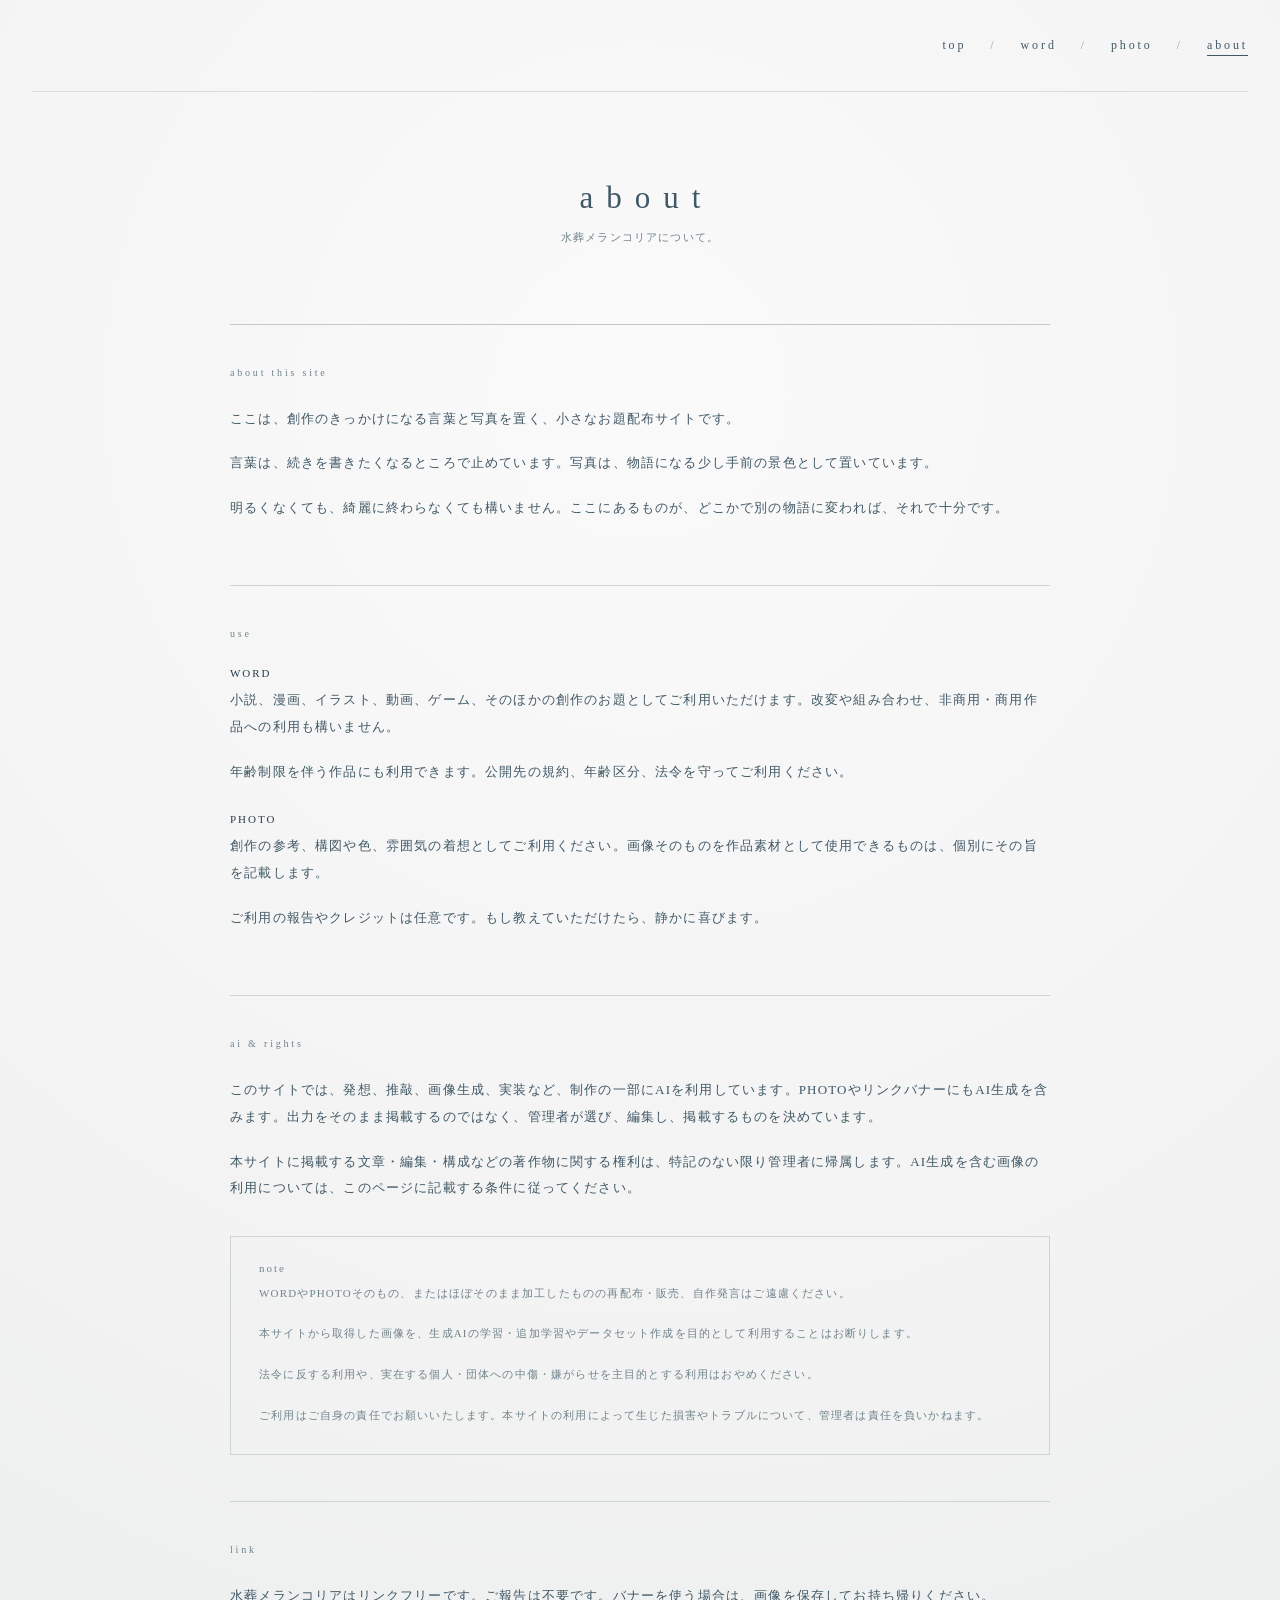
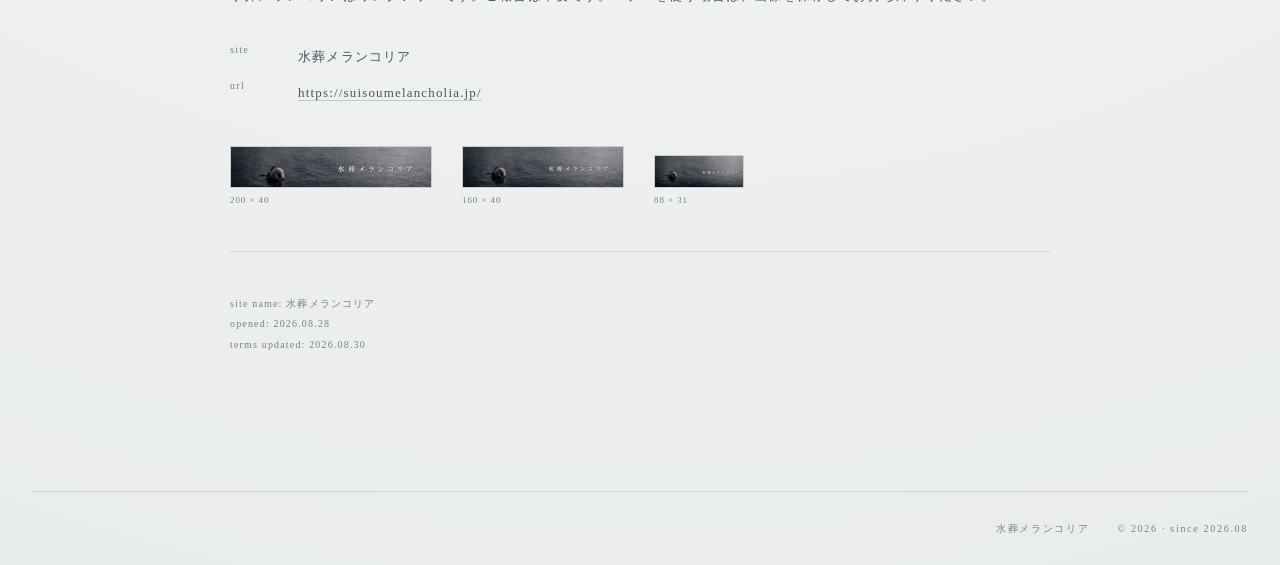
==== commit de1d4a1e: "Add quiet 404 page and terms date" ====
--- a/about/index.html
+++ b/about/index.html
@@ -72,7 +72,7 @@
 </div>
 </section>
 
-<p class="about-meta">site name: 水葬メランコリア<br>opened: 2026.08.28</p>
+<p class="about-meta">site name: 水葬メランコリア<br>opened: 2026.08.28<br>terms updated: 2026.08.30</p>
 </div>
 </main>
 <footer class="site-footer">
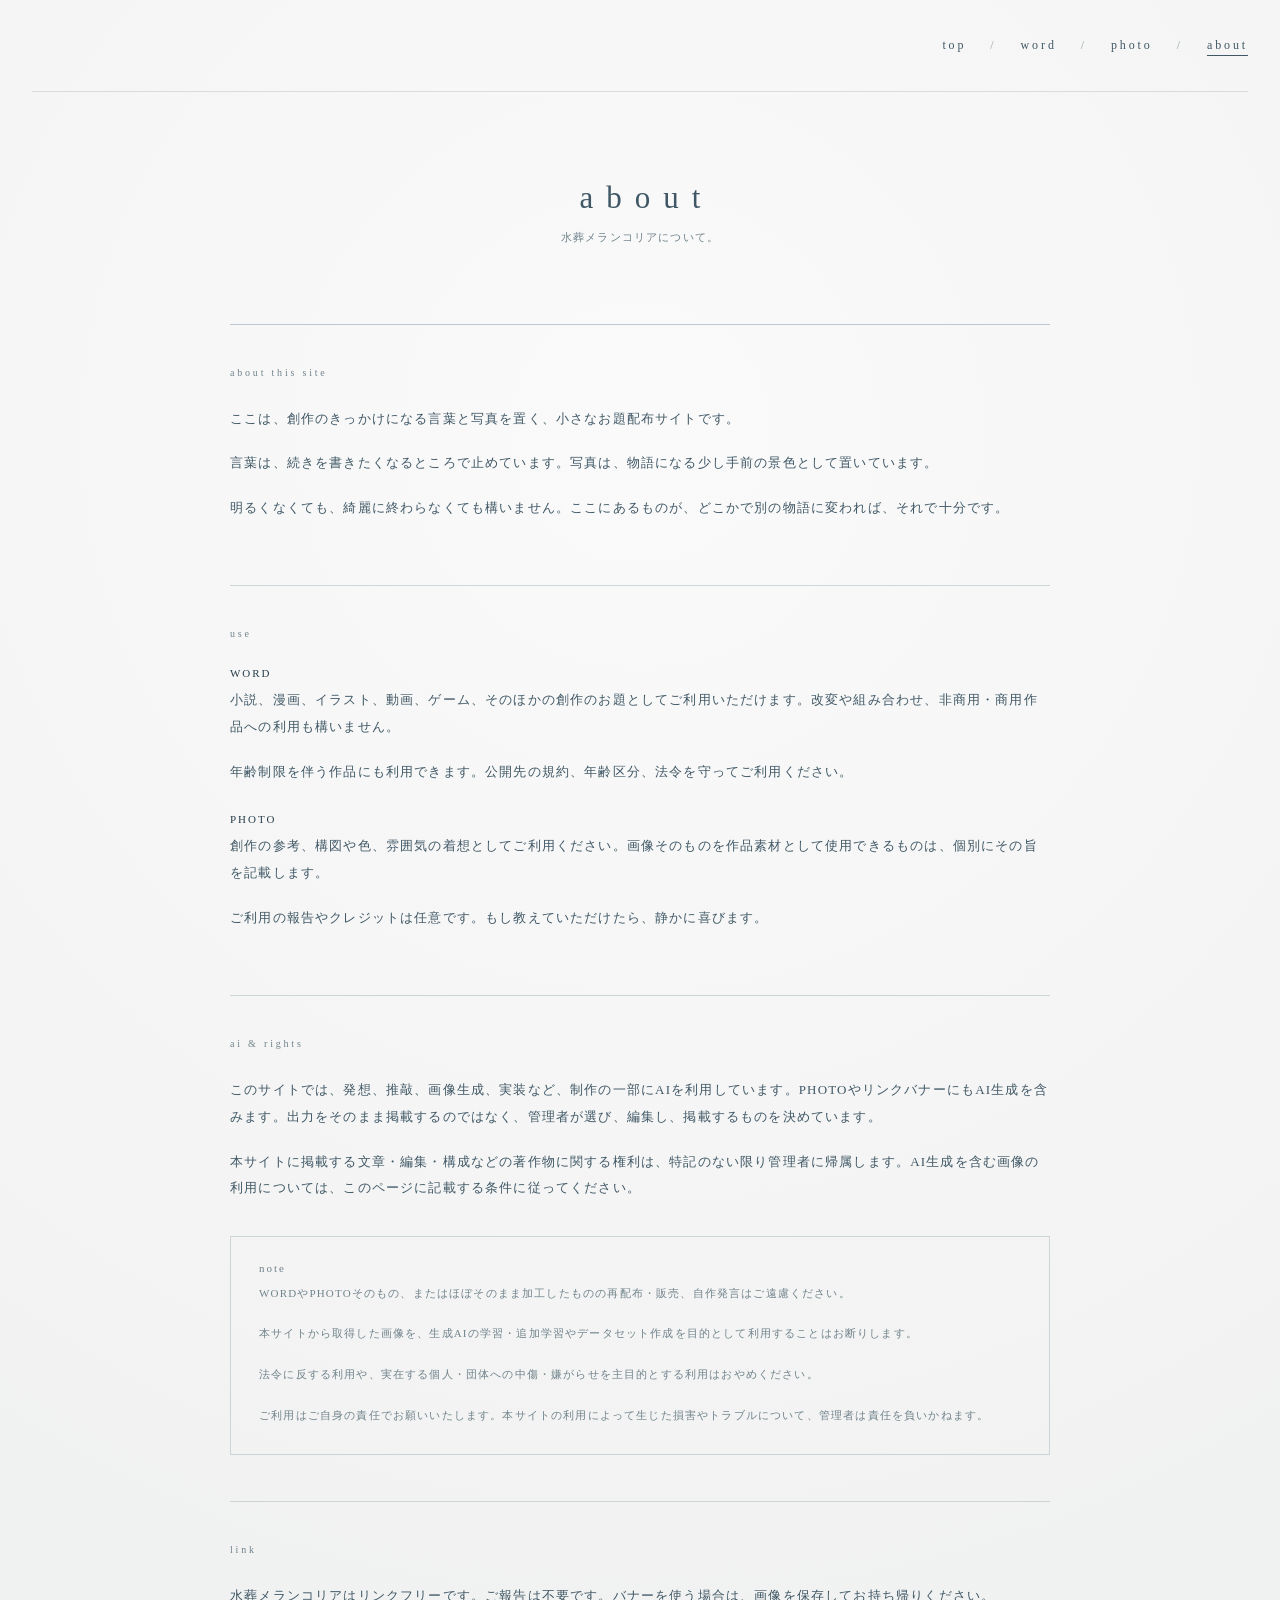
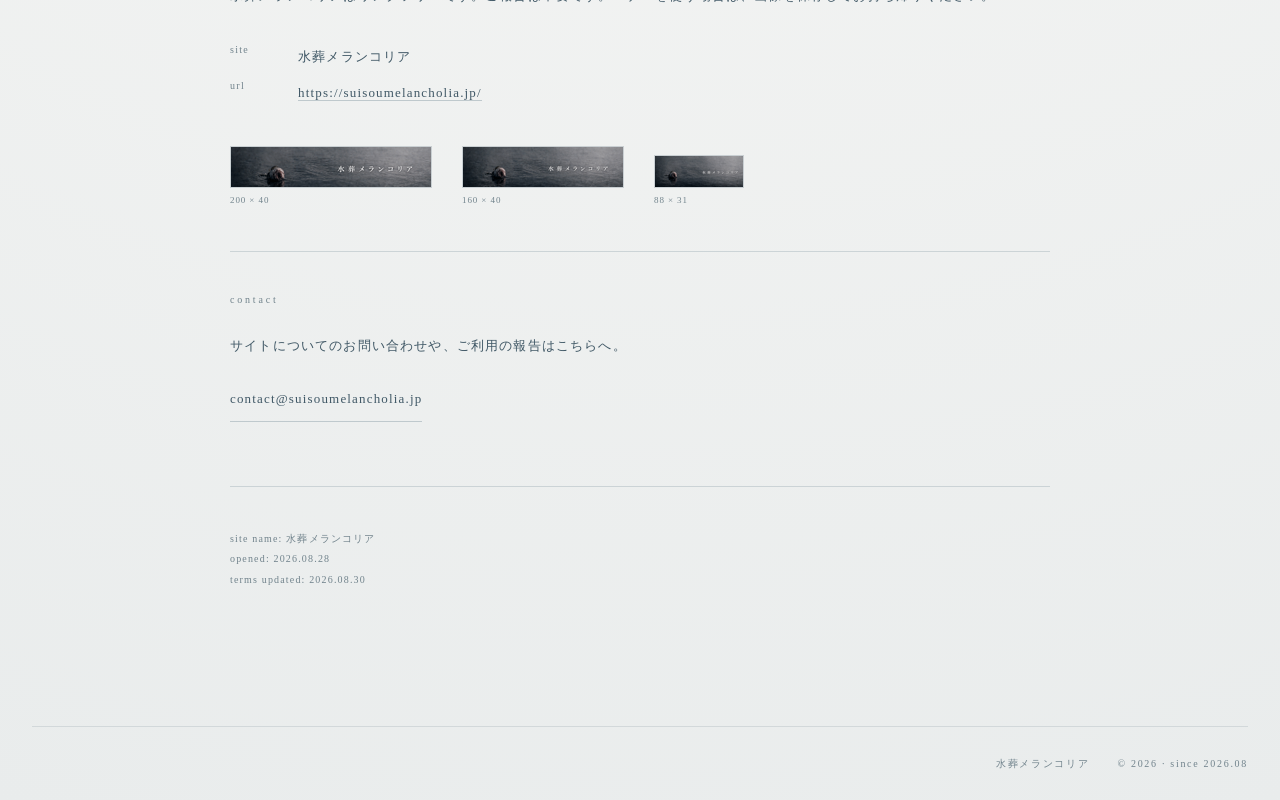
==== commit 59ec48ea: "Add public contact guide and home link" ====
--- a/about/index.html
+++ b/about/index.html
@@ -72,6 +72,12 @@
 </div>
 </section>
 
+<section class="about-section contact-section" id="contact" aria-labelledby="contact-heading">
+<h2 id="contact-heading">contact</h2>
+<p>サイトについてのお問い合わせや、ご利用の報告はこちらへ。</p>
+<p><a class="contact-mail" href="mailto:contact@suisoumelancholia.jp">contact@suisoumelancholia.jp</a></p>
+</section>
+
 <p class="about-meta">site name: 水葬メランコリア<br>opened: 2026.08.28<br>terms updated: 2026.08.30</p>
 </div>
 </main>
--- a/styles.css
+++ b/styles.css
@@ -1 +1,2 @@
-:root{--paper:#f2f3f2;--ink:#405866;--ink-deep:#263d4a;--soft:#71838c;--line:#bfc9cd;--max:1280px}*{box-sizing:border-box}html{scroll-behavior:smooth}body{margin:0;background:radial-gradient(circle at 50% 18%,#fafafa 0,#f2f3f2 48%,#e9ecec 100%);color:var(--ink);font-family:"Hiragino Mincho ProN","Yu Mincho",YuMincho,"Noto Serif JP",serif;font-size:13px;line-height:2.05;letter-spacing:.09em;overflow-wrap:anywhere}a{color:inherit;text-decoration:none}a:hover{color:var(--ink-deep)}img{display:block;max-width:100%}.page-shell{width:min(calc(100% - 64px),var(--max));min-height:100vh;margin:auto}.site-header{height:92px;display:flex;align-items:center;justify-content:flex-end;font:12px Georgia,"Times New Roman",serif;letter-spacing:.24em}.site-mark{display:none}.tiny-nav{display:flex;align-items:center;gap:24px}.tiny-nav i{color:#94a1a7;font-style:normal}.tiny-nav a{position:relative;padding:3px 0}.tiny-nav a::after{content:"";position:absolute;left:0;right:100%;bottom:0;height:1px;background:var(--ink);transition:right .25s}.tiny-nav a:hover::after,.tiny-nav .is-current::after{right:0}.edge-ornament{position:fixed;z-index:2;color:#77909d;font:15px/1 Georgia,serif;letter-spacing:.05em;writing-mode:vertical-rl;pointer-events:none}.edge-ornament::after{content:"";display:block;width:1px;height:80px;margin:12px auto 0;background:linear-gradient(var(--soft),transparent)}.ornament-left{top:34px;left:29px}.ornament-right{top:42%;right:29px}.hero{min-height:445px;padding:70px 20px 86px;display:flex;flex-direction:column;align-items:center;justify-content:center;text-align:center}.hero h1{margin:0;font-weight:400;font-size:clamp(37px,4.7vw,65px);line-height:1.5;letter-spacing:.48em;text-indent:.48em}.roman-title{margin:9px 0 35px;font:12px Georgia,serif;letter-spacing:.6em}.tagline{margin:0 0 7px;font-size:15px;letter-spacing:.18em}.hero-kicker,.section-label{font-family:Georgia,serif;color:var(--soft);font-size:11px;letter-spacing:.28em}.hero-kicker{margin:0 0 49px}.quiet-link{position:relative;padding:3px 2px 7px;font:16px Georgia,serif;letter-spacing:.28em}.quiet-link::after{content:"";position:absolute;left:0;right:0;bottom:0;height:1px;background:var(--ink)}.home-grid{display:grid;grid-template-columns:minmax(0,1.62fr) minmax(260px,.7fr) minmax(250px,.66fr);gap:40px;align-items:start}.visual-panel{margin:0 0 0 calc((min(100vw - 64px,var(--max)) - 100vw)/2);height:390px;overflow:hidden}.visual-panel img{width:100%;height:100%;object-fit:cover;object-position:center 68%;filter:saturate(.82) contrast(.95)}.ruled-block{border-top:1px solid var(--line);padding-top:8px}.section-label{margin:0 0 12px}.update-list{margin:0}.update-list div{display:grid;grid-template-columns:68px 1fr;gap:12px;padding:4px 0}.update-list dt{font:10px Georgia,serif;color:var(--soft);letter-spacing:.06em}.update-list dd{margin:0;font-size:11px}.archive-link{display:inline-block;margin-top:24px;font-size:11px}.about-panel p:not(.section-label){margin:0 0 8px;font-size:11px}.about-panel a{font-size:11px;border-bottom:1px solid var(--line)}.today-photo{margin:35px 0 0}.today-photo img{width:100%;aspect-ratio:1.62/1;object-fit:cover;filter:saturate(.7) contrast(.95)}.free-note{margin:23px 0 0 6%;font-size:11px}.site-footer{min-height:74px;margin-top:16px;border-top:1px solid rgba(191,201,205,.55);display:flex;justify-content:flex-end;align-items:center;gap:28px;color:var(--soft);font:10px Georgia,serif;letter-spacing:.17em}.content-page main{width:min(100%,820px);margin:auto;padding:88px 0 120px}.content-page .site-header{border-bottom:1px solid rgba(191,201,205,.55)}.page-heading{text-align:center;margin-bottom:75px}.page-heading h1{margin:0;font:400 31px Georgia,"Yu Mincho",serif;letter-spacing:.42em;text-indent:.42em}.page-heading p{margin-top:10px;color:var(--soft);font-size:11px}.series-index{border-top:1px solid var(--line);padding:14px 0 54px}.series-index-links{display:grid;grid-template-columns:repeat(2,minmax(0,1fr));gap:0 42px}.series-index-links a{padding:7px 0;border-bottom:1px dotted var(--line)}.series-index-links span{display:inline-block;width:38px;color:var(--soft);font:10px Georgia,serif}.prompt-series{padding:44px 0 56px;border-top:1px solid var(--line);scroll-margin-top:28px}.prompt-series:last-child{border-bottom:1px solid var(--line)}.prompt-series h2{margin:0 0 28px;font-weight:400;font-size:19px;letter-spacing:.2em}.prompt-series h2 span{margin-right:18px;color:var(--soft);font:10px Georgia,serif}.prompt-list{margin:0;padding:0;list-style:none;counter-reset:prompts}.prompt-list li{counter-increment:prompts;position:relative;padding:6px 0 6px 40px}.prompt-list li::before{content:counter(prompts,decimal-leading-zero);position:absolute;left:0;top:8px;color:#91a0a7;font:9px Georgia,serif}.photo-placeholder,.prose{border-top:1px solid var(--line);padding-top:22px}.photo-placeholder img{width:100%;max-height:520px;object-fit:cover;filter:saturate(.72) contrast(.92)}.photo-note{margin:18px 0 0;color:var(--soft);font-size:11px}.prose{padding-top:36px}.prose p{margin:0 0 23px}.prose .small{color:var(--soft);font-size:11px}@media(max-width:900px){.home-grid{grid-template-columns:1.3fr 1fr}.side-column{grid-column:2}.visual-panel{grid-row:1 / span 2;height:430px}.update-panel{grid-column:2}.free-note{margin-left:0}}@media(max-width:700px){body{font-size:13px;line-height:1.9}.page-shell{width:calc(100% - 38px)}.edge-ornament{display:none}.site-header{height:auto;padding:25px 0 18px;justify-content:center}.tiny-nav{gap:13px;font-size:10px;letter-spacing:.15em}.hero{min-height:410px;padding:64px 4px 66px}.hero h1{font-size:clamp(27px,8vw,35px);letter-spacing:.21em;text-indent:.21em}.roman-title{font-size:9px;letter-spacing:.28em;margin-bottom:29px}.tagline{font-size:11px;letter-spacing:.09em}.hero-kicker{font-size:9px;letter-spacing:.13em;margin-bottom:39px}.home-grid{display:flex;flex-direction:column;gap:34px}.visual-panel{order:1;width:calc(100% + 38px);height:auto;aspect-ratio:16/9;margin-left:-19px}.update-panel{order:2;width:100%}.side-column{order:3;width:100%;display:grid;grid-template-columns:1fr 1fr;gap:24px}.today-photo{margin:0}.free-note{margin-top:34px}.content-page main{width:100%;padding:60px 0 90px}.page-heading{margin-bottom:48px}.page-heading h1{font-size:25px}.series-index-links{grid-template-columns:1fr}.site-footer{justify-content:space-between}}@media(max-width:460px){.tiny-nav i{display:none}.side-column{grid-template-columns:1fr}.today-photo{margin-top:8px}.update-list div{grid-template-columns:64px 1fr}.hero h1{font-size:26px}.free-note{font-size:10px}}+:root{--paper:#f2f3f2;--ink:#405866;--ink-deep:#263d4a;--soft:#71838c;--line:#bfc9cd;--max:1280px}*{box-sizing:border-box}html{scroll-behavior:smooth}body{margin:0;background:radial-gradient(circle at 50% 18%,#fafafa 0,#f2f3f2 48%,#e9ecec 100%);color:var(--ink);font-family:"Hiragino Mincho ProN","Yu Mincho",YuMincho,"Noto Serif JP",serif;font-size:13px;line-height:2.05;letter-spacing:.09em;overflow-wrap:anywhere}a{color:inherit;text-decoration:none}a:hover{color:var(--ink-deep)}img{display:block;max-width:100%}.page-shell{width:min(calc(100% - 64px),var(--max));min-height:100vh;margin:auto}.site-header{height:92px;display:flex;align-items:center;justify-content:flex-end;font:12px Georgia,"Times New Roman",serif;letter-spacing:.24em}.site-mark{display:none}.tiny-nav{display:flex;align-items:center;gap:24px}.tiny-nav i{color:#94a1a7;font-style:normal}.tiny-nav a{position:relative;padding:3px 0}.tiny-nav a::after{content:"";position:absolute;left:0;right:100%;bottom:0;height:1px;background:var(--ink);transition:right .25s}.tiny-nav a:hover::after,.tiny-nav .is-current::after{right:0}.edge-ornament{position:fixed;z-index:2;color:#77909d;font:15px/1 Georgia,serif;letter-spacing:.05em;writing-mode:vertical-rl;pointer-events:none}.edge-ornament::after{content:"";display:block;width:1px;height:80px;margin:12px auto 0;background:linear-gradient(var(--soft),transparent)}.ornament-left{top:34px;left:29px}.ornament-right{top:42%;right:29px}.hero{min-height:445px;padding:70px 20px 86px;display:flex;flex-direction:column;align-items:center;justify-content:center;text-align:center}.hero h1{margin:0;font-weight:400;font-size:clamp(37px,4.7vw,65px);line-height:1.5;letter-spacing:.48em;text-indent:.48em}.roman-title{margin:9px 0 35px;font:12px Georgia,serif;letter-spacing:.6em}.tagline{margin:0 0 7px;font-size:15px;letter-spacing:.18em}.hero-kicker,.section-label{font-family:Georgia,serif;color:var(--soft);font-size:11px;letter-spacing:.28em}.hero-kicker{margin:0 0 49px}.quiet-link{position:relative;padding:3px 2px 7px;font:16px Georgia,serif;letter-spacing:.28em}.quiet-link::after{content:"";position:absolute;left:0;right:0;bottom:0;height:1px;background:var(--ink)}.home-grid{display:grid;grid-template-columns:minmax(0,1.62fr) minmax(260px,.7fr) minmax(250px,.66fr);gap:40px;align-items:start}.visual-panel{margin:0 0 0 calc((min(100vw - 64px,var(--max)) - 100vw)/2);height:390px;overflow:hidden}.visual-panel img{width:100%;height:100%;object-fit:cover;object-position:center 68%;filter:saturate(.82) contrast(.95)}.ruled-block{border-top:1px solid var(--line);padding-top:8px}.section-label{margin:0 0 12px}.update-list{margin:0}.update-list div{display:grid;grid-template-columns:68px 1fr;gap:12px;padding:4px 0}.update-list dt{font:10px Georgia,serif;color:var(--soft);letter-spacing:.06em}.update-list dd{margin:0;font-size:11px}.archive-link{display:inline-block;margin-top:24px;font-size:11px}.about-panel p:not(.section-label){margin:0 0 8px;font-size:11px}.about-panel a{font-size:11px;border-bottom:1px solid var(--line)}.today-photo{margin:35px 0 0}.today-photo img{width:100%;aspect-ratio:1.62/1;object-fit:cover;filter:saturate(.7) contrast(.95)}.free-note{margin:23px 0 0 6%;font-size:11px}.site-footer{min-height:74px;margin-top:16px;border-top:1px solid rgba(191,201,205,.55);display:flex;justify-content:flex-end;align-items:center;gap:28px;color:var(--soft);font:10px Georgia,serif;letter-spacing:.17em}.content-page main{width:min(100%,820px);margin:auto;padding:88px 0 120px}.content-page .site-header{border-bottom:1px solid rgba(191,201,205,.55)}.page-heading{text-align:center;margin-bottom:75px}.page-heading h1{margin:0;font:400 31px Georgia,"Yu Mincho",serif;letter-spacing:.42em;text-indent:.42em}.page-heading p{margin-top:10px;color:var(--soft);font-size:11px}.series-index{border-top:1px solid var(--line);padding:14px 0 54px}.series-index-links{display:grid;grid-template-columns:repeat(2,minmax(0,1fr));gap:0 42px}.series-index-links a{padding:7px 0;border-bottom:1px dotted var(--line)}.series-index-links span{display:inline-block;width:38px;color:var(--soft);font:10px Georgia,serif}.prompt-series{padding:44px 0 56px;border-top:1px solid var(--line);scroll-margin-top:28px}.prompt-series:last-child{border-bottom:1px solid var(--line)}.prompt-series h2{margin:0 0 28px;font-weight:400;font-size:19px;letter-spacing:.2em}.prompt-series h2 span{margin-right:18px;color:var(--soft);font:10px Georgia,serif}.prompt-list{margin:0;padding:0;list-style:none;counter-reset:prompts}.prompt-list li{counter-increment:prompts;position:relative;padding:6px 0 6px 40px}.prompt-list li::before{content:counter(prompts,decimal-leading-zero);position:absolute;left:0;top:8px;color:#91a0a7;font:9px Georgia,serif}.photo-placeholder,.prose{border-top:1px solid var(--line);padding-top:22px}.photo-placeholder img{width:100%;max-height:520px;object-fit:cover;filter:saturate(.72) contrast(.92)}.photo-note{margin:18px 0 0;color:var(--soft);font-size:11px}.prose{padding-top:36px}.prose p{margin:0 0 23px}.prose .small{color:var(--soft);font-size:11px}@media(max-width:900px){.home-grid{grid-template-columns:1.3fr 1fr}.side-column{grid-column:2}.visual-panel{grid-row:1 / span 2;height:430px}.update-panel{grid-column:2}.free-note{margin-left:0}}@media(max-width:700px){body{font-size:13px;line-height:1.9}.page-shell{width:calc(100% - 38px)}.edge-ornament{display:none}.site-header{height:auto;padding:25px 0 18px;justify-content:center}.tiny-nav{gap:13px;font-size:10px;letter-spacing:.15em}.hero{min-height:410px;padding:64px 4px 66px}.hero h1{font-size:clamp(27px,8vw,35px);letter-spacing:.21em;text-indent:.21em}.roman-title{font-size:9px;letter-spacing:.28em;margin-bottom:29px}.tagline{font-size:11px;letter-spacing:.09em}.hero-kicker{font-size:9px;letter-spacing:.13em;margin-bottom:39px}.home-grid{display:flex;flex-direction:column;gap:34px}.visual-panel{order:1;width:calc(100% + 38px);height:auto;aspect-ratio:16/9;margin-left:-19px}.update-panel{order:2;width:100%}.side-column{order:3;width:100%;display:grid;grid-template-columns:1fr 1fr;gap:24px}.today-photo{margin:0}.free-note{margin-top:34px}.content-page main{width:100%;padding:60px 0 90px}.page-heading{margin-bottom:48px}.page-heading h1{font-size:25px}.series-index-links{grid-template-columns:1fr}.site-footer{justify-content:space-between}}@media(max-width:460px){.tiny-nav i{display:none}.side-column{grid-template-columns:1fr}.today-photo{margin-top:8px}.update-list div{grid-template-columns:64px 1fr}.hero h1{font-size:26px}.free-note{font-size:10px}}
+.about-panel .contact-link{display:inline-flex;align-items:center;min-height:44px;padding:8px 0}.about-panel .contact-link:focus-visible{outline:2px solid var(--ink);outline-offset:4px}
--- a/about/about.css
+++ b/about/about.css
@@ -97,6 +97,25 @@
   letter-spacing: .1em;
 }
 
+.contact-section {
+  scroll-margin-top: 28px;
+}
+
+.contact-mail {
+  display: inline-flex;
+  align-items: center;
+  min-height: 44px;
+  max-width: 100%;
+  padding: 8px 0;
+  border-bottom: 1px solid var(--line);
+  overflow-wrap: anywhere;
+}
+
+.contact-mail:focus-visible {
+  outline: 2px solid var(--ink);
+  outline-offset: 4px;
+}
+
 .about-meta {
   margin: 42px 0 0;
   color: var(--soft);
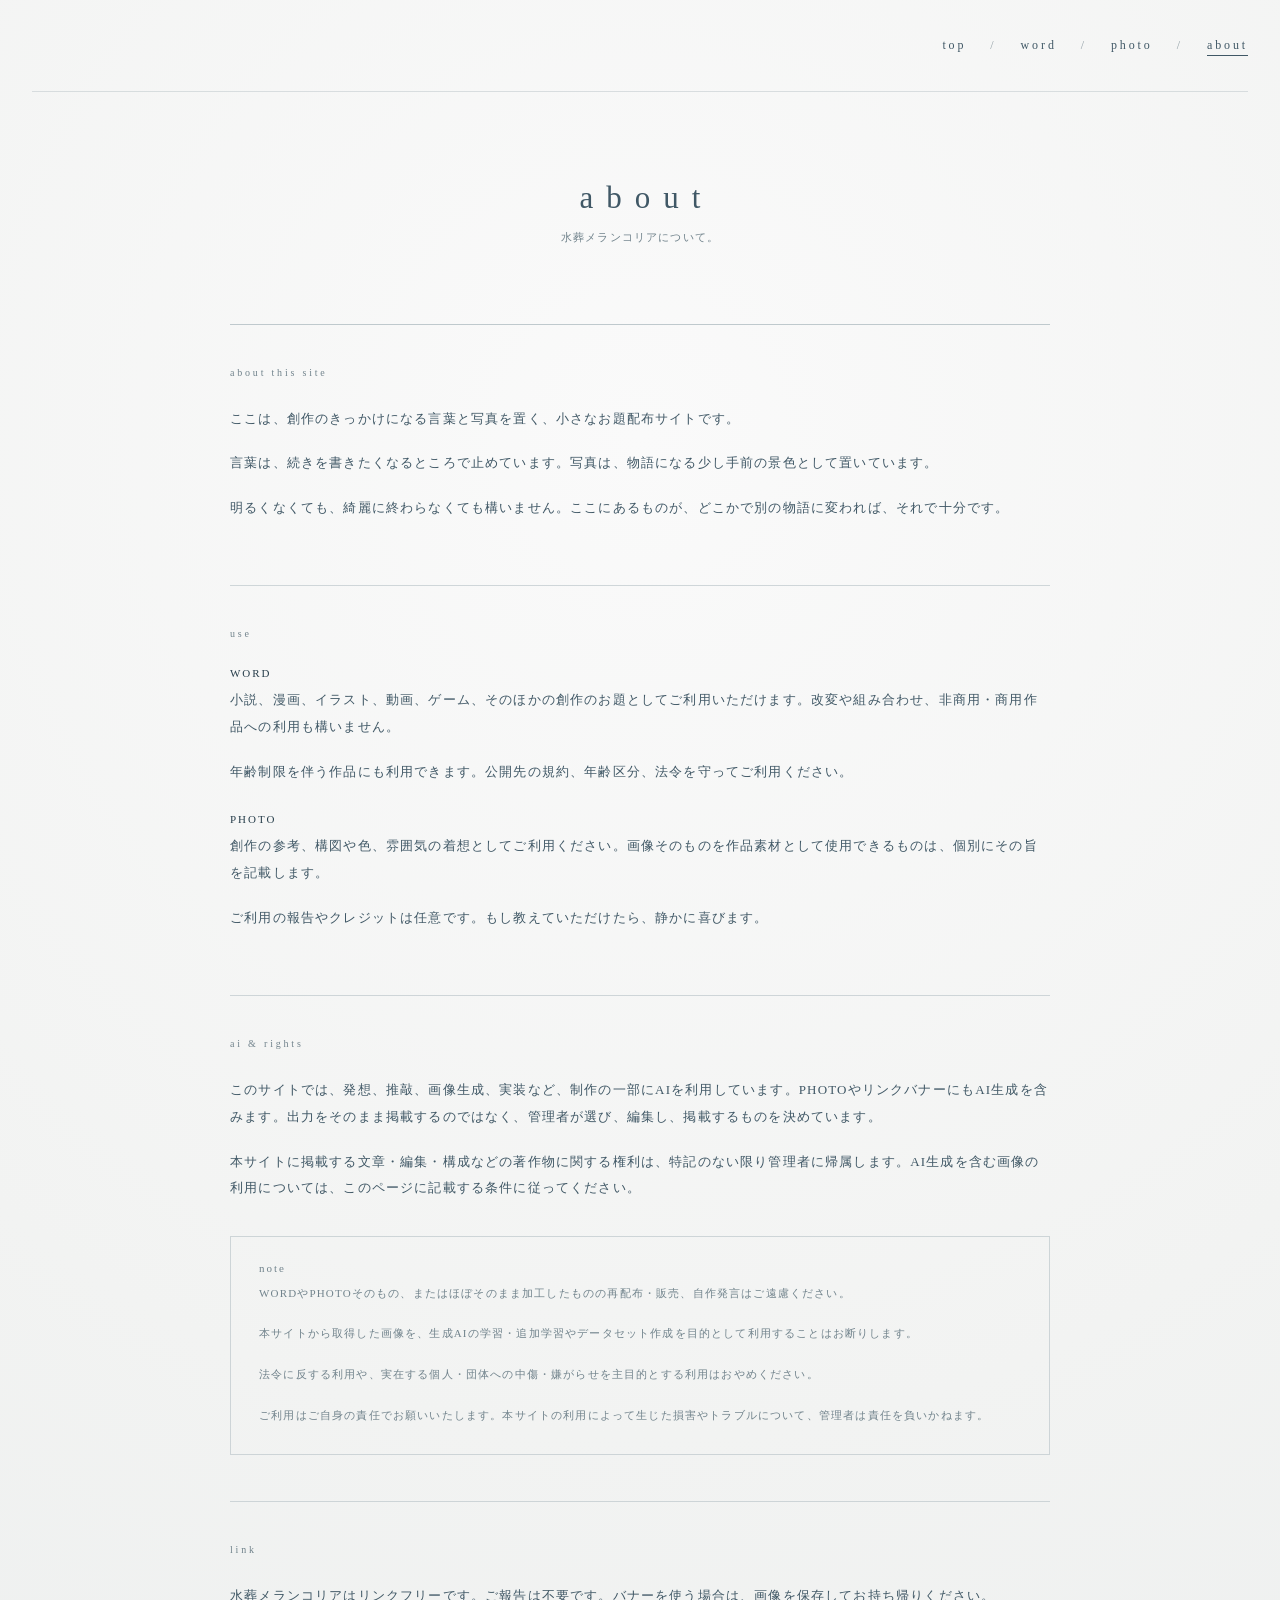
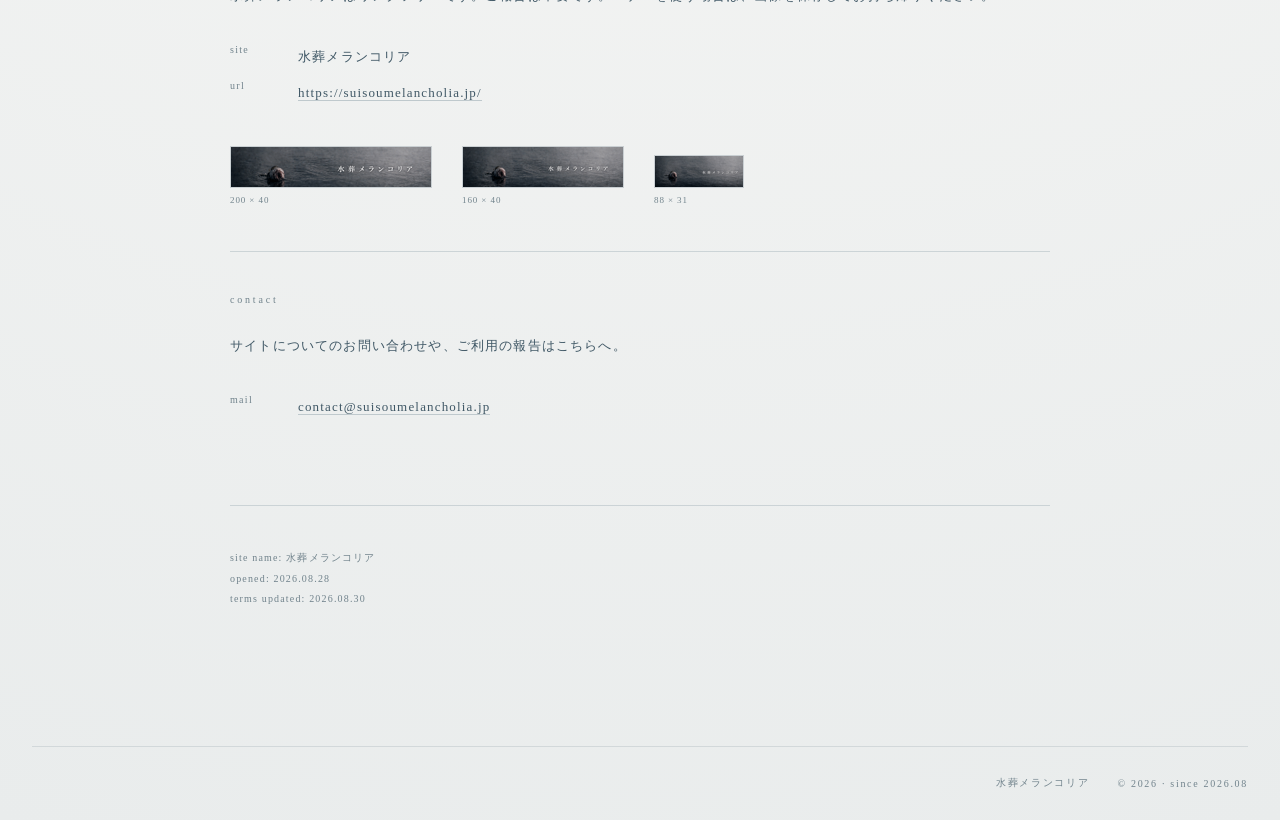
==== commit 8ddcb2f5: "Align contact mail styling and simplify home About" ====
--- a/about/index.html
+++ b/about/index.html
@@ -75,7 +75,9 @@
 <section class="about-section contact-section" id="contact" aria-labelledby="contact-heading">
 <h2 id="contact-heading">contact</h2>
 <p>サイトについてのお問い合わせや、ご利用の報告はこちらへ。</p>
-<p><a class="contact-mail" href="mailto:contact@suisoumelancholia.jp">contact@suisoumelancholia.jp</a></p>
+<dl class="site-data contact-data">
+<div><dt>mail</dt><dd><a class="contact-mail" href="mailto:contact@suisoumelancholia.jp">contact@<wbr>suisoumelancholia.jp</a></dd></div>
+</dl>
 </section>
 
 <p class="about-meta">site name: 水葬メランコリア<br>opened: 2026.08.28<br>terms updated: 2026.08.30</p>
--- a/styles.css
+++ b/styles.css
@@ -1,2 +1 @@
-:root{--paper:#f2f3f2;--ink:#405866;--ink-deep:#263d4a;--soft:#71838c;--line:#bfc9cd;--max:1280px}*{box-sizing:border-box}html{scroll-behavior:smooth}body{margin:0;background:radial-gradient(circle at 50% 18%,#fafafa 0,#f2f3f2 48%,#e9ecec 100%);color:var(--ink);font-family:"Hiragino Mincho ProN","Yu Mincho",YuMincho,"Noto Serif JP",serif;font-size:13px;line-height:2.05;letter-spacing:.09em;overflow-wrap:anywhere}a{color:inherit;text-decoration:none}a:hover{color:var(--ink-deep)}img{display:block;max-width:100%}.page-shell{width:min(calc(100% - 64px),var(--max));min-height:100vh;margin:auto}.site-header{height:92px;display:flex;align-items:center;justify-content:flex-end;font:12px Georgia,"Times New Roman",serif;letter-spacing:.24em}.site-mark{display:none}.tiny-nav{display:flex;align-items:center;gap:24px}.tiny-nav i{color:#94a1a7;font-style:normal}.tiny-nav a{position:relative;padding:3px 0}.tiny-nav a::after{content:"";position:absolute;left:0;right:100%;bottom:0;height:1px;background:var(--ink);transition:right .25s}.tiny-nav a:hover::after,.tiny-nav .is-current::after{right:0}.edge-ornament{position:fixed;z-index:2;color:#77909d;font:15px/1 Georgia,serif;letter-spacing:.05em;writing-mode:vertical-rl;pointer-events:none}.edge-ornament::after{content:"";display:block;width:1px;height:80px;margin:12px auto 0;background:linear-gradient(var(--soft),transparent)}.ornament-left{top:34px;left:29px}.ornament-right{top:42%;right:29px}.hero{min-height:445px;padding:70px 20px 86px;display:flex;flex-direction:column;align-items:center;justify-content:center;text-align:center}.hero h1{margin:0;font-weight:400;font-size:clamp(37px,4.7vw,65px);line-height:1.5;letter-spacing:.48em;text-indent:.48em}.roman-title{margin:9px 0 35px;font:12px Georgia,serif;letter-spacing:.6em}.tagline{margin:0 0 7px;font-size:15px;letter-spacing:.18em}.hero-kicker,.section-label{font-family:Georgia,serif;color:var(--soft);font-size:11px;letter-spacing:.28em}.hero-kicker{margin:0 0 49px}.quiet-link{position:relative;padding:3px 2px 7px;font:16px Georgia,serif;letter-spacing:.28em}.quiet-link::after{content:"";position:absolute;left:0;right:0;bottom:0;height:1px;background:var(--ink)}.home-grid{display:grid;grid-template-columns:minmax(0,1.62fr) minmax(260px,.7fr) minmax(250px,.66fr);gap:40px;align-items:start}.visual-panel{margin:0 0 0 calc((min(100vw - 64px,var(--max)) - 100vw)/2);height:390px;overflow:hidden}.visual-panel img{width:100%;height:100%;object-fit:cover;object-position:center 68%;filter:saturate(.82) contrast(.95)}.ruled-block{border-top:1px solid var(--line);padding-top:8px}.section-label{margin:0 0 12px}.update-list{margin:0}.update-list div{display:grid;grid-template-columns:68px 1fr;gap:12px;padding:4px 0}.update-list dt{font:10px Georgia,serif;color:var(--soft);letter-spacing:.06em}.update-list dd{margin:0;font-size:11px}.archive-link{display:inline-block;margin-top:24px;font-size:11px}.about-panel p:not(.section-label){margin:0 0 8px;font-size:11px}.about-panel a{font-size:11px;border-bottom:1px solid var(--line)}.today-photo{margin:35px 0 0}.today-photo img{width:100%;aspect-ratio:1.62/1;object-fit:cover;filter:saturate(.7) contrast(.95)}.free-note{margin:23px 0 0 6%;font-size:11px}.site-footer{min-height:74px;margin-top:16px;border-top:1px solid rgba(191,201,205,.55);display:flex;justify-content:flex-end;align-items:center;gap:28px;color:var(--soft);font:10px Georgia,serif;letter-spacing:.17em}.content-page main{width:min(100%,820px);margin:auto;padding:88px 0 120px}.content-page .site-header{border-bottom:1px solid rgba(191,201,205,.55)}.page-heading{text-align:center;margin-bottom:75px}.page-heading h1{margin:0;font:400 31px Georgia,"Yu Mincho",serif;letter-spacing:.42em;text-indent:.42em}.page-heading p{margin-top:10px;color:var(--soft);font-size:11px}.series-index{border-top:1px solid var(--line);padding:14px 0 54px}.series-index-links{display:grid;grid-template-columns:repeat(2,minmax(0,1fr));gap:0 42px}.series-index-links a{padding:7px 0;border-bottom:1px dotted var(--line)}.series-index-links span{display:inline-block;width:38px;color:var(--soft);font:10px Georgia,serif}.prompt-series{padding:44px 0 56px;border-top:1px solid var(--line);scroll-margin-top:28px}.prompt-series:last-child{border-bottom:1px solid var(--line)}.prompt-series h2{margin:0 0 28px;font-weight:400;font-size:19px;letter-spacing:.2em}.prompt-series h2 span{margin-right:18px;color:var(--soft);font:10px Georgia,serif}.prompt-list{margin:0;padding:0;list-style:none;counter-reset:prompts}.prompt-list li{counter-increment:prompts;position:relative;padding:6px 0 6px 40px}.prompt-list li::before{content:counter(prompts,decimal-leading-zero);position:absolute;left:0;top:8px;color:#91a0a7;font:9px Georgia,serif}.photo-placeholder,.prose{border-top:1px solid var(--line);padding-top:22px}.photo-placeholder img{width:100%;max-height:520px;object-fit:cover;filter:saturate(.72) contrast(.92)}.photo-note{margin:18px 0 0;color:var(--soft);font-size:11px}.prose{padding-top:36px}.prose p{margin:0 0 23px}.prose .small{color:var(--soft);font-size:11px}@media(max-width:900px){.home-grid{grid-template-columns:1.3fr 1fr}.side-column{grid-column:2}.visual-panel{grid-row:1 / span 2;height:430px}.update-panel{grid-column:2}.free-note{margin-left:0}}@media(max-width:700px){body{font-size:13px;line-height:1.9}.page-shell{width:calc(100% - 38px)}.edge-ornament{display:none}.site-header{height:auto;padding:25px 0 18px;justify-content:center}.tiny-nav{gap:13px;font-size:10px;letter-spacing:.15em}.hero{min-height:410px;padding:64px 4px 66px}.hero h1{font-size:clamp(27px,8vw,35px);letter-spacing:.21em;text-indent:.21em}.roman-title{font-size:9px;letter-spacing:.28em;margin-bottom:29px}.tagline{font-size:11px;letter-spacing:.09em}.hero-kicker{font-size:9px;letter-spacing:.13em;margin-bottom:39px}.home-grid{display:flex;flex-direction:column;gap:34px}.visual-panel{order:1;width:calc(100% + 38px);height:auto;aspect-ratio:16/9;margin-left:-19px}.update-panel{order:2;width:100%}.side-column{order:3;width:100%;display:grid;grid-template-columns:1fr 1fr;gap:24px}.today-photo{margin:0}.free-note{margin-top:34px}.content-page main{width:100%;padding:60px 0 90px}.page-heading{margin-bottom:48px}.page-heading h1{font-size:25px}.series-index-links{grid-template-columns:1fr}.site-footer{justify-content:space-between}}@media(max-width:460px){.tiny-nav i{display:none}.side-column{grid-template-columns:1fr}.today-photo{margin-top:8px}.update-list div{grid-template-columns:64px 1fr}.hero h1{font-size:26px}.free-note{font-size:10px}}
-.about-panel .contact-link{display:inline-flex;align-items:center;min-height:44px;padding:8px 0}.about-panel .contact-link:focus-visible{outline:2px solid var(--ink);outline-offset:4px}
+:root{--paper:#f2f3f2;--ink:#405866;--ink-deep:#263d4a;--soft:#71838c;--line:#bfc9cd;--max:1280px}*{box-sizing:border-box}html{scroll-behavior:smooth}body{margin:0;background:radial-gradient(circle at 50% 18%,#fafafa 0,#f2f3f2 48%,#e9ecec 100%);color:var(--ink);font-family:"Hiragino Mincho ProN","Yu Mincho",YuMincho,"Noto Serif JP",serif;font-size:13px;line-height:2.05;letter-spacing:.09em;overflow-wrap:anywhere}a{color:inherit;text-decoration:none}a:hover{color:var(--ink-deep)}img{display:block;max-width:100%}.page-shell{width:min(calc(100% - 64px),var(--max));min-height:100vh;margin:auto}.site-header{height:92px;display:flex;align-items:center;justify-content:flex-end;font:12px Georgia,"Times New Roman",serif;letter-spacing:.24em}.site-mark{display:none}.tiny-nav{display:flex;align-items:center;gap:24px}.tiny-nav i{color:#94a1a7;font-style:normal}.tiny-nav a{position:relative;padding:3px 0}.tiny-nav a::after{content:"";position:absolute;left:0;right:100%;bottom:0;height:1px;background:var(--ink);transition:right .25s}.tiny-nav a:hover::after,.tiny-nav .is-current::after{right:0}.edge-ornament{position:fixed;z-index:2;color:#77909d;font:15px/1 Georgia,serif;letter-spacing:.05em;writing-mode:vertical-rl;pointer-events:none}.edge-ornament::after{content:"";display:block;width:1px;height:80px;margin:12px auto 0;background:linear-gradient(var(--soft),transparent)}.ornament-left{top:34px;left:29px}.ornament-right{top:42%;right:29px}.hero{min-height:445px;padding:70px 20px 86px;display:flex;flex-direction:column;align-items:center;justify-content:center;text-align:center}.hero h1{margin:0;font-weight:400;font-size:clamp(37px,4.7vw,65px);line-height:1.5;letter-spacing:.48em;text-indent:.48em}.roman-title{margin:9px 0 35px;font:12px Georgia,serif;letter-spacing:.6em}.tagline{margin:0 0 7px;font-size:15px;letter-spacing:.18em}.hero-kicker,.section-label{font-family:Georgia,serif;color:var(--soft);font-size:11px;letter-spacing:.28em}.hero-kicker{margin:0 0 49px}.quiet-link{position:relative;padding:3px 2px 7px;font:16px Georgia,serif;letter-spacing:.28em}.quiet-link::after{content:"";position:absolute;left:0;right:0;bottom:0;height:1px;background:var(--ink)}.home-grid{display:grid;grid-template-columns:minmax(0,1.62fr) minmax(260px,.7fr) minmax(250px,.66fr);gap:40px;align-items:start}.visual-panel{margin:0 0 0 calc((min(100vw - 64px,var(--max)) - 100vw)/2);height:390px;overflow:hidden}.visual-panel img{width:100%;height:100%;object-fit:cover;object-position:center 68%;filter:saturate(.82) contrast(.95)}.ruled-block{border-top:1px solid var(--line);padding-top:8px}.section-label{margin:0 0 12px}.update-list{margin:0}.update-list div{display:grid;grid-template-columns:68px 1fr;gap:12px;padding:4px 0}.update-list dt{font:10px Georgia,serif;color:var(--soft);letter-spacing:.06em}.update-list dd{margin:0;font-size:11px}.archive-link{display:inline-block;margin-top:24px;font-size:11px}.about-panel p:not(.section-label){margin:0 0 8px;font-size:11px}.about-panel a{font-size:11px;border-bottom:1px solid var(--line)}.today-photo{margin:35px 0 0}.today-photo img{width:100%;aspect-ratio:1.62/1;object-fit:cover;filter:saturate(.7) contrast(.95)}.free-note{margin:23px 0 0 6%;font-size:11px}.site-footer{min-height:74px;margin-top:16px;border-top:1px solid rgba(191,201,205,.55);display:flex;justify-content:flex-end;align-items:center;gap:28px;color:var(--soft);font:10px Georgia,serif;letter-spacing:.17em}.content-page main{width:min(100%,820px);margin:auto;padding:88px 0 120px}.content-page .site-header{border-bottom:1px solid rgba(191,201,205,.55)}.page-heading{text-align:center;margin-bottom:75px}.page-heading h1{margin:0;font:400 31px Georgia,"Yu Mincho",serif;letter-spacing:.42em;text-indent:.42em}.page-heading p{margin-top:10px;color:var(--soft);font-size:11px}.series-index{border-top:1px solid var(--line);padding:14px 0 54px}.series-index-links{display:grid;grid-template-columns:repeat(2,minmax(0,1fr));gap:0 42px}.series-index-links a{padding:7px 0;border-bottom:1px dotted var(--line)}.series-index-links span{display:inline-block;width:38px;color:var(--soft);font:10px Georgia,serif}.prompt-series{padding:44px 0 56px;border-top:1px solid var(--line);scroll-margin-top:28px}.prompt-series:last-child{border-bottom:1px solid var(--line)}.prompt-series h2{margin:0 0 28px;font-weight:400;font-size:19px;letter-spacing:.2em}.prompt-series h2 span{margin-right:18px;color:var(--soft);font:10px Georgia,serif}.prompt-list{margin:0;padding:0;list-style:none;counter-reset:prompts}.prompt-list li{counter-increment:prompts;position:relative;padding:6px 0 6px 40px}.prompt-list li::before{content:counter(prompts,decimal-leading-zero);position:absolute;left:0;top:8px;color:#91a0a7;font:9px Georgia,serif}.photo-placeholder,.prose{border-top:1px solid var(--line);padding-top:22px}.photo-placeholder img{width:100%;max-height:520px;object-fit:cover;filter:saturate(.72) contrast(.92)}.photo-note{margin:18px 0 0;color:var(--soft);font-size:11px}.prose{padding-top:36px}.prose p{margin:0 0 23px}.prose .small{color:var(--soft);font-size:11px}@media(max-width:900px){.home-grid{grid-template-columns:1.3fr 1fr}.side-column{grid-column:2}.visual-panel{grid-row:1 / span 2;height:430px}.update-panel{grid-column:2}.free-note{margin-left:0}}@media(max-width:700px){body{font-size:13px;line-height:1.9}.page-shell{width:calc(100% - 38px)}.edge-ornament{display:none}.site-header{height:auto;padding:25px 0 18px;justify-content:center}.tiny-nav{gap:13px;font-size:10px;letter-spacing:.15em}.hero{min-height:410px;padding:64px 4px 66px}.hero h1{font-size:clamp(27px,8vw,35px);letter-spacing:.21em;text-indent:.21em}.roman-title{font-size:9px;letter-spacing:.28em;margin-bottom:29px}.tagline{font-size:11px;letter-spacing:.09em}.hero-kicker{font-size:9px;letter-spacing:.13em;margin-bottom:39px}.home-grid{display:flex;flex-direction:column;gap:34px}.visual-panel{order:1;width:calc(100% + 38px);height:auto;aspect-ratio:16/9;margin-left:-19px}.update-panel{order:2;width:100%}.side-column{order:3;width:100%;display:grid;grid-template-columns:1fr 1fr;gap:24px}.today-photo{margin:0}.free-note{margin-top:34px}.content-page main{width:100%;padding:60px 0 90px}.page-heading{margin-bottom:48px}.page-heading h1{font-size:25px}.series-index-links{grid-template-columns:1fr}.site-footer{justify-content:space-between}}@media(max-width:460px){.tiny-nav i{display:none}.side-column{grid-template-columns:1fr}.today-photo{margin-top:8px}.update-list div{grid-template-columns:64px 1fr}.hero h1{font-size:26px}.free-note{font-size:10px}}
--- a/about/about.css
+++ b/about/about.css
@@ -101,14 +101,18 @@
   scroll-margin-top: 28px;
 }
 
+.contact-data dd {
+  min-width: 0;
+}
+
 .contact-mail {
-  display: inline-flex;
-  align-items: center;
-  min-height: 44px;
-  max-width: 100%;
-  padding: 8px 0;
-  border-bottom: 1px solid var(--line);
-  overflow-wrap: anywhere;
+  position: relative;
+}
+
+.contact-mail::after {
+  content: "";
+  position: absolute;
+  inset: -16px 0;
 }
 
 .contact-mail:focus-visible {
